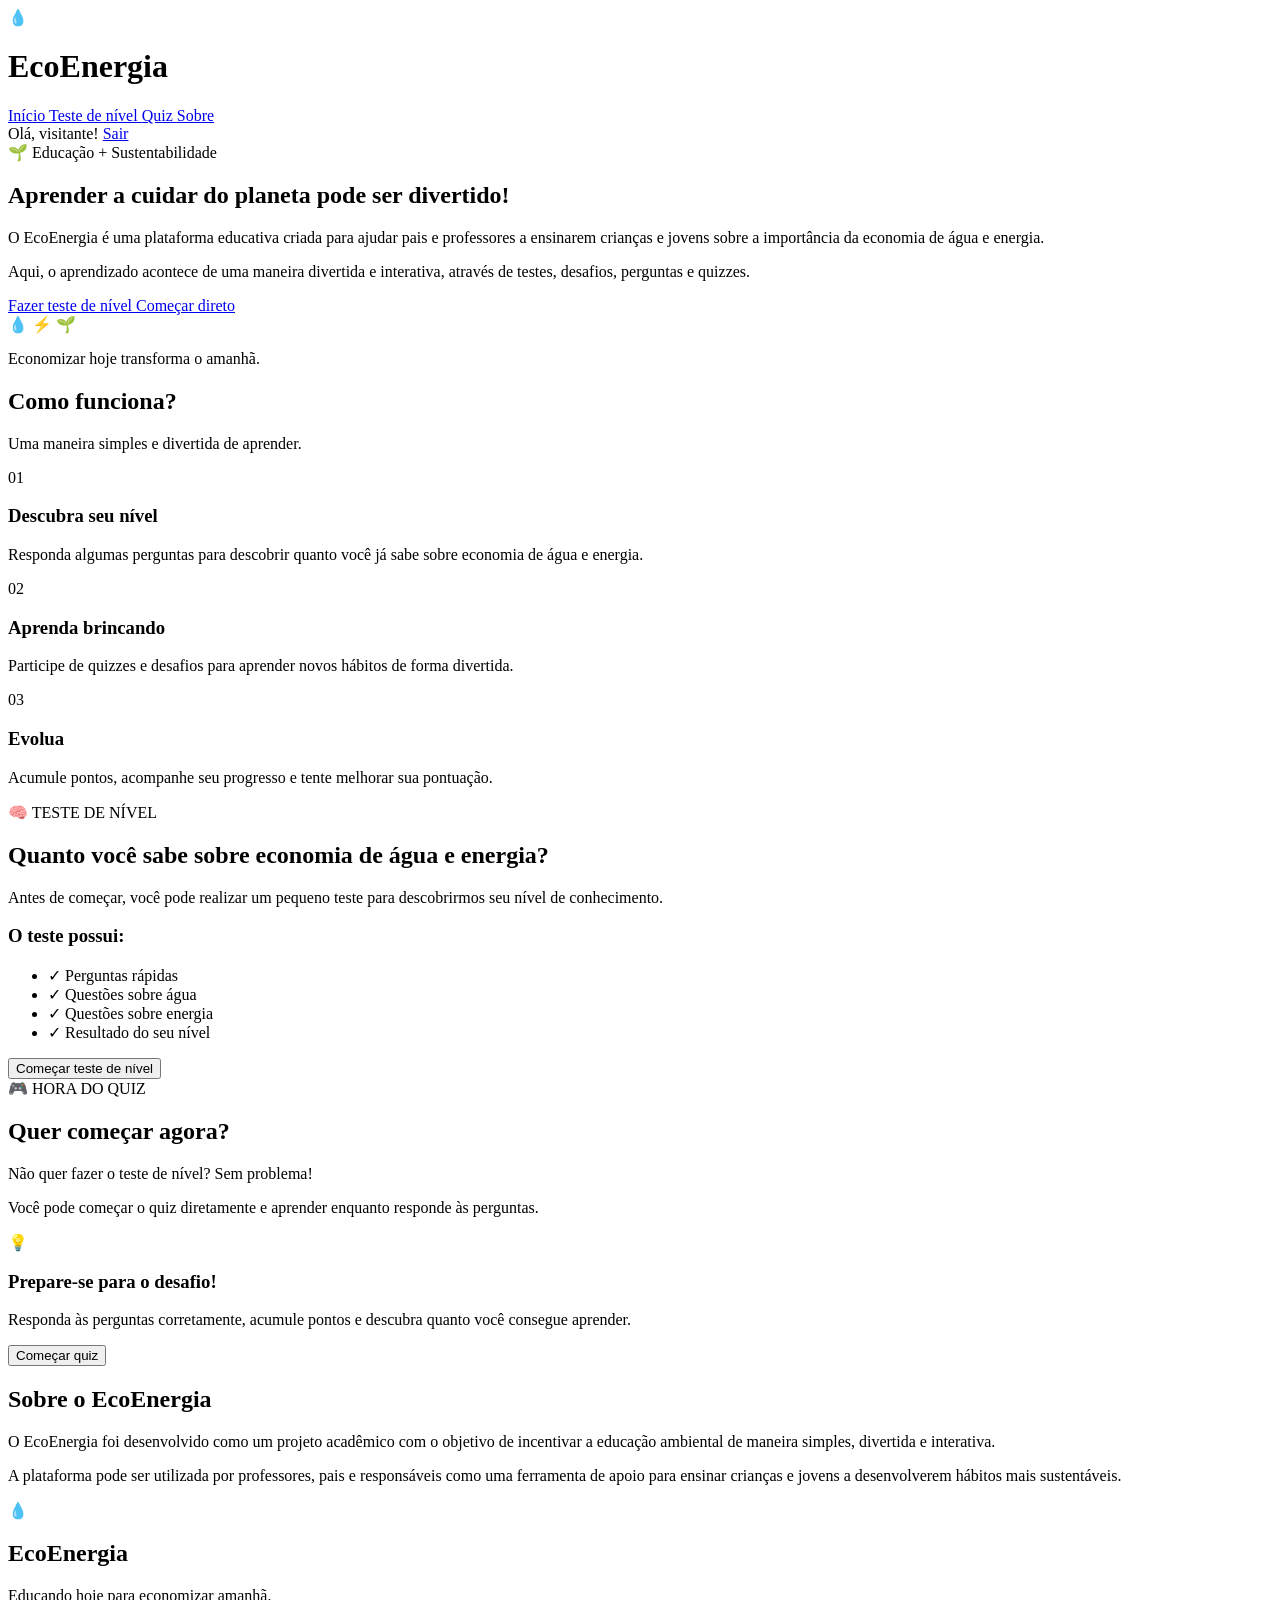
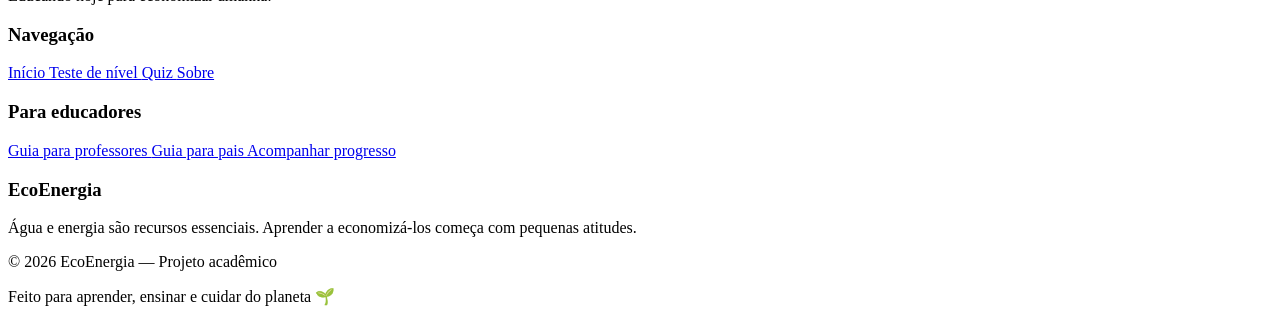
==== index.html @ 81f1ef53 "0.01 pagina principal" ====
<!DOCTYPE html>
<html lang="pt-BR">

<head>
    <meta charset="UTF-8">
    <meta name="viewport" content="width=device-width, initial-scale=1.0">

    <title>EcoEnergia | Aprenda e Economize</title>
</head>

<body>

    <!-- ==============================
         CABEÇALHO
    =============================== -->

    <header>

        <div>
            <span>💧</span>

            <h1>
                EcoEnergia
            </h1>
        </div>


        <nav>

            <a href="#inicio">
                Início
            </a>

            <a href="#teste">
                Teste de nível
            </a>

            <a href="#quiz">
                Quiz
            </a>

            <a href="#sobre">
                Sobre
            </a>

        </nav>


        <div>

            <span>
                Olá, visitante!
            </span>

            <a href="login.html">
                Sair
            </a>

        </div>

    </header>


    <main>


        <!-- ==============================
             APRESENTAÇÃO
        =============================== -->

        <section id="inicio">

            <div>

                <span>
                    🌱 Educação + Sustentabilidade
                </span>

                <h2>
                    Aprender a cuidar do planeta
                    pode ser divertido!
                </h2>

                <p>
                    O EcoEnergia é uma plataforma educativa criada
                    para ajudar pais e professores a ensinarem
                    crianças e jovens sobre a importância da
                    economia de água e energia.
                </p>

                <p>
                    Aqui, o aprendizado acontece de uma maneira
                    divertida e interativa, através de testes,
                    desafios, perguntas e quizzes.
                </p>


                <div>

                    <a href="#teste">
                        Fazer teste de nível
                    </a>

                    <a href="#quiz">
                        Começar direto
                    </a>

                </div>

            </div>


            <div>

                <span>💧</span>
                <span>⚡</span>
                <span>🌱</span>

                <p>
                    Economizar hoje
                    transforma o amanhã.
                </p>

            </div>

        </section>



        <!-- ==============================
             COMO FUNCIONA
        =============================== -->

        <section>

            <h2>
                Como funciona?
            </h2>

            <p>
                Uma maneira simples e divertida de aprender.
            </p>


            <article>

                <span>
                    01
                </span>

                <h3>
                    Descubra seu nível
                </h3>

                <p>
                    Responda algumas perguntas para descobrir
                    quanto você já sabe sobre economia de água
                    e energia.
                </p>

            </article>


            <article>

                <span>
                    02
                </span>

                <h3>
                    Aprenda brincando
                </h3>

                <p>
                    Participe de quizzes e desafios para aprender
                    novos hábitos de forma divertida.
                </p>

            </article>


            <article>

                <span>
                    03
                </span>

                <h3>
                    Evolua
                </h3>

                <p>
                    Acumule pontos, acompanhe seu progresso
                    e tente melhorar sua pontuação.
                </p>

            </article>

        </section>



        <!-- ==============================
             TESTE DE NÍVEL
        =============================== -->

        <section id="teste">

            <span>
                🧠 TESTE DE NÍVEL
            </span>

            <h2>
                Quanto você sabe sobre
                economia de água e energia?
            </h2>

            <p>
                Antes de começar, você pode realizar um pequeno
                teste para descobrirmos seu nível de conhecimento.
            </p>


            <div>

                <h3>
                    O teste possui:
                </h3>

                <ul>

                    <li>
                        ✓ Perguntas rápidas
                    </li>

                    <li>
                        ✓ Questões sobre água
                    </li>

                    <li>
                        ✓ Questões sobre energia
                    </li>

                    <li>
                        ✓ Resultado do seu nível
                    </li>

                </ul>


                <button type="button">
                    Começar teste de nível
                </button>

            </div>

        </section>



        <!-- ==============================
             QUIZ
        =============================== -->

        <section id="quiz">

            <span>
                🎮 HORA DO QUIZ
            </span>

            <h2>
                Quer começar agora?
            </h2>

            <p>
                Não quer fazer o teste de nível?
                Sem problema!
            </p>

            <p>
                Você pode começar o quiz diretamente e
                aprender enquanto responde às perguntas.
            </p>


            <div>

                <span>
                    💡
                </span>

                <h3>
                    Prepare-se para o desafio!
                </h3>

                <p>
                    Responda às perguntas corretamente,
                    acumule pontos e descubra quanto você
                    consegue aprender.
                </p>

                <button type="button">
                    Começar quiz
                </button>

            </div>

        </section>



        <!-- ==============================
             SOBRE O PROJETO
        =============================== -->

        <section id="sobre">

            <h2>
                Sobre o EcoEnergia
            </h2>

            <p>
                O EcoEnergia foi desenvolvido como um projeto
                acadêmico com o objetivo de incentivar a educação
                ambiental de maneira simples, divertida e
                interativa.
            </p>

            <p>
                A plataforma pode ser utilizada por professores,
                pais e responsáveis como uma ferramenta de apoio
                para ensinar crianças e jovens a desenvolverem
                hábitos mais sustentáveis.
            </p>

        </section>

    </main>



    <!-- ==============================
         RODAPÉ
    =============================== -->

    <footer>

        <div>

            <div>

                <span>💧</span>

                <h2>
                    EcoEnergia
                </h2>

                <p>
                    Educando hoje para economizar amanhã.
                </p>

            </div>


            <div>

                <h3>
                    Navegação
                </h3>

                <a href="#inicio">
                    Início
                </a>

                <a href="#teste">
                    Teste de nível
                </a>

                <a href="#quiz">
                    Quiz
                </a>

                <a href="#sobre">
                    Sobre
                </a>

            </div>


            <div>

                <h3>
                    Para educadores
                </h3>

                <a href="#">
                    Guia para professores
                </a>

                <a href="#">
                    Guia para pais
                </a>

                <a href="#">
                    Acompanhar progresso
                </a>

            </div>


            <div>

                <h3>
                    EcoEnergia
                </h3>

                <p>
                    Água e energia são recursos essenciais.
                    Aprender a economizá-los começa com pequenas
                    atitudes.
                </p>

            </div>

        </div>


        <div>

            <p>
                © 2026 EcoEnergia — Projeto acadêmico
            </p>

            <p>
                Feito para aprender, ensinar e cuidar do planeta 🌱
            </p>

        </div>

    </footer>

</body>

</html>
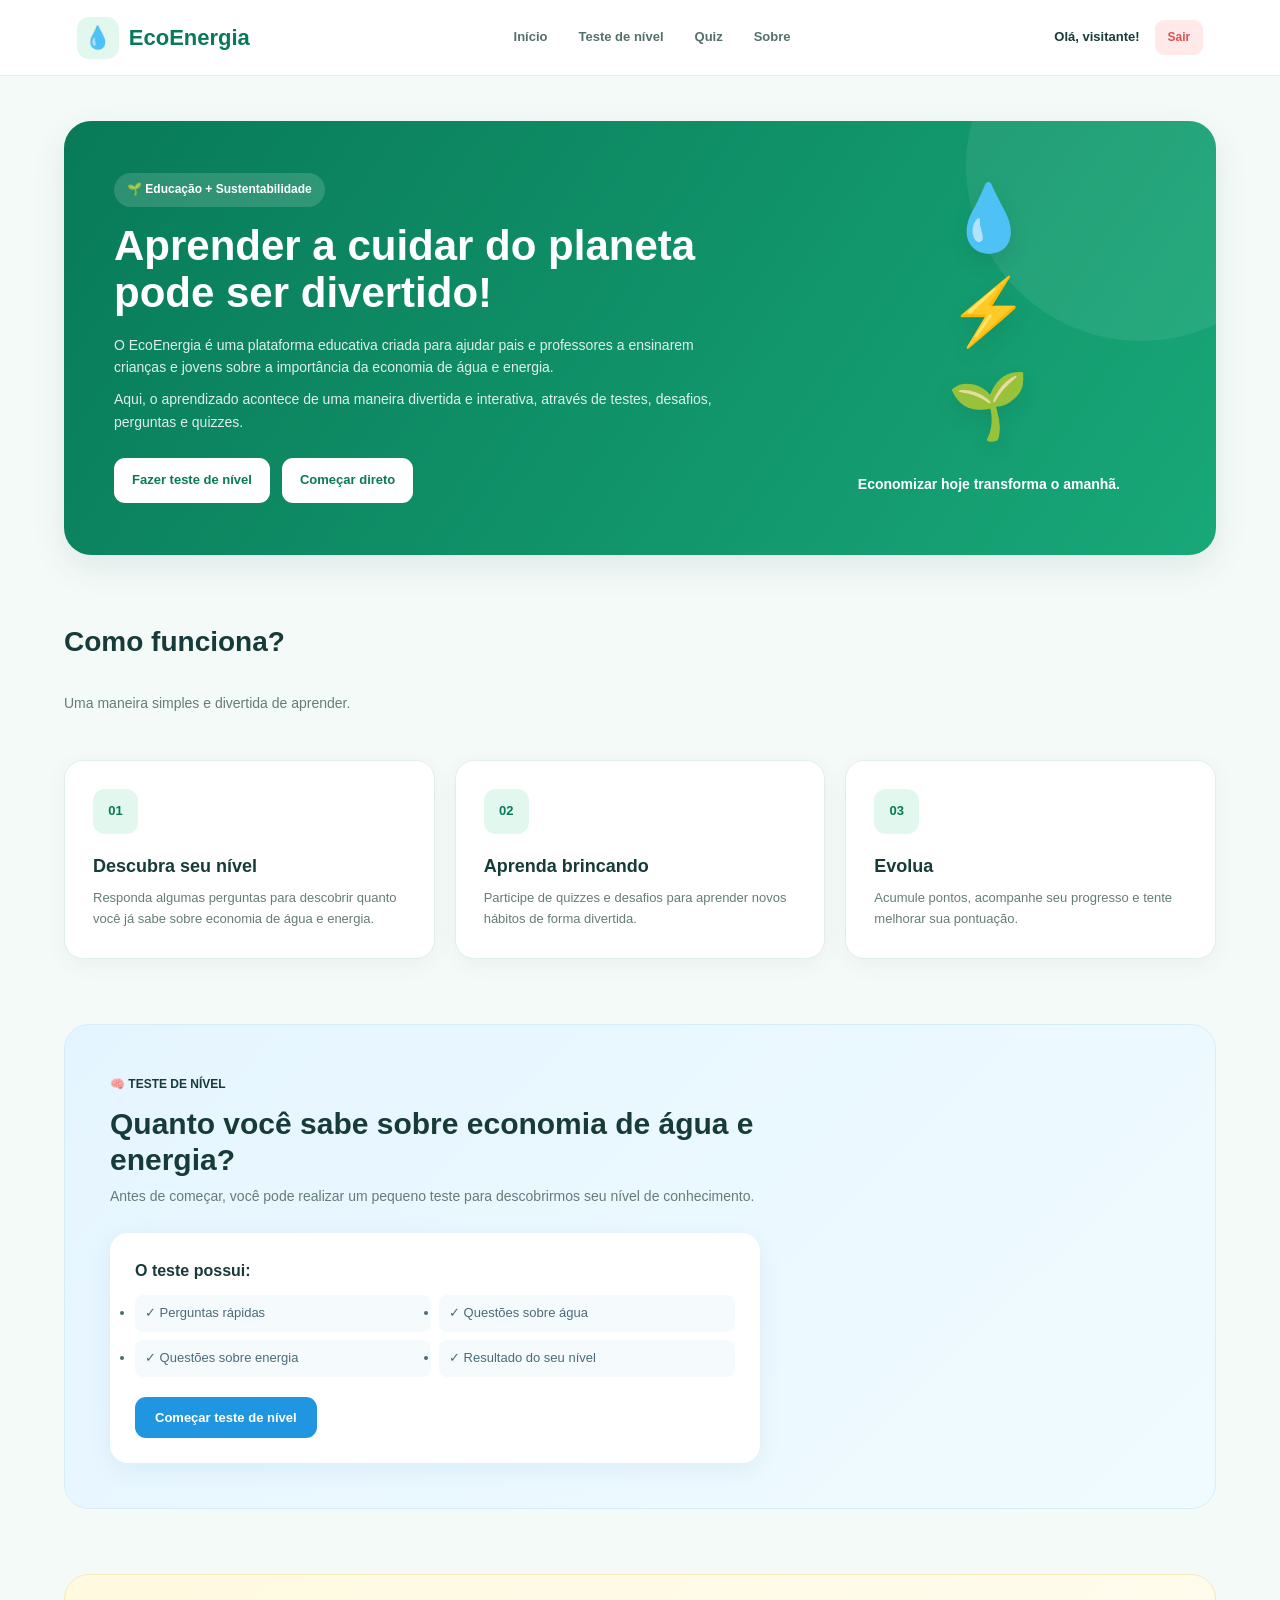
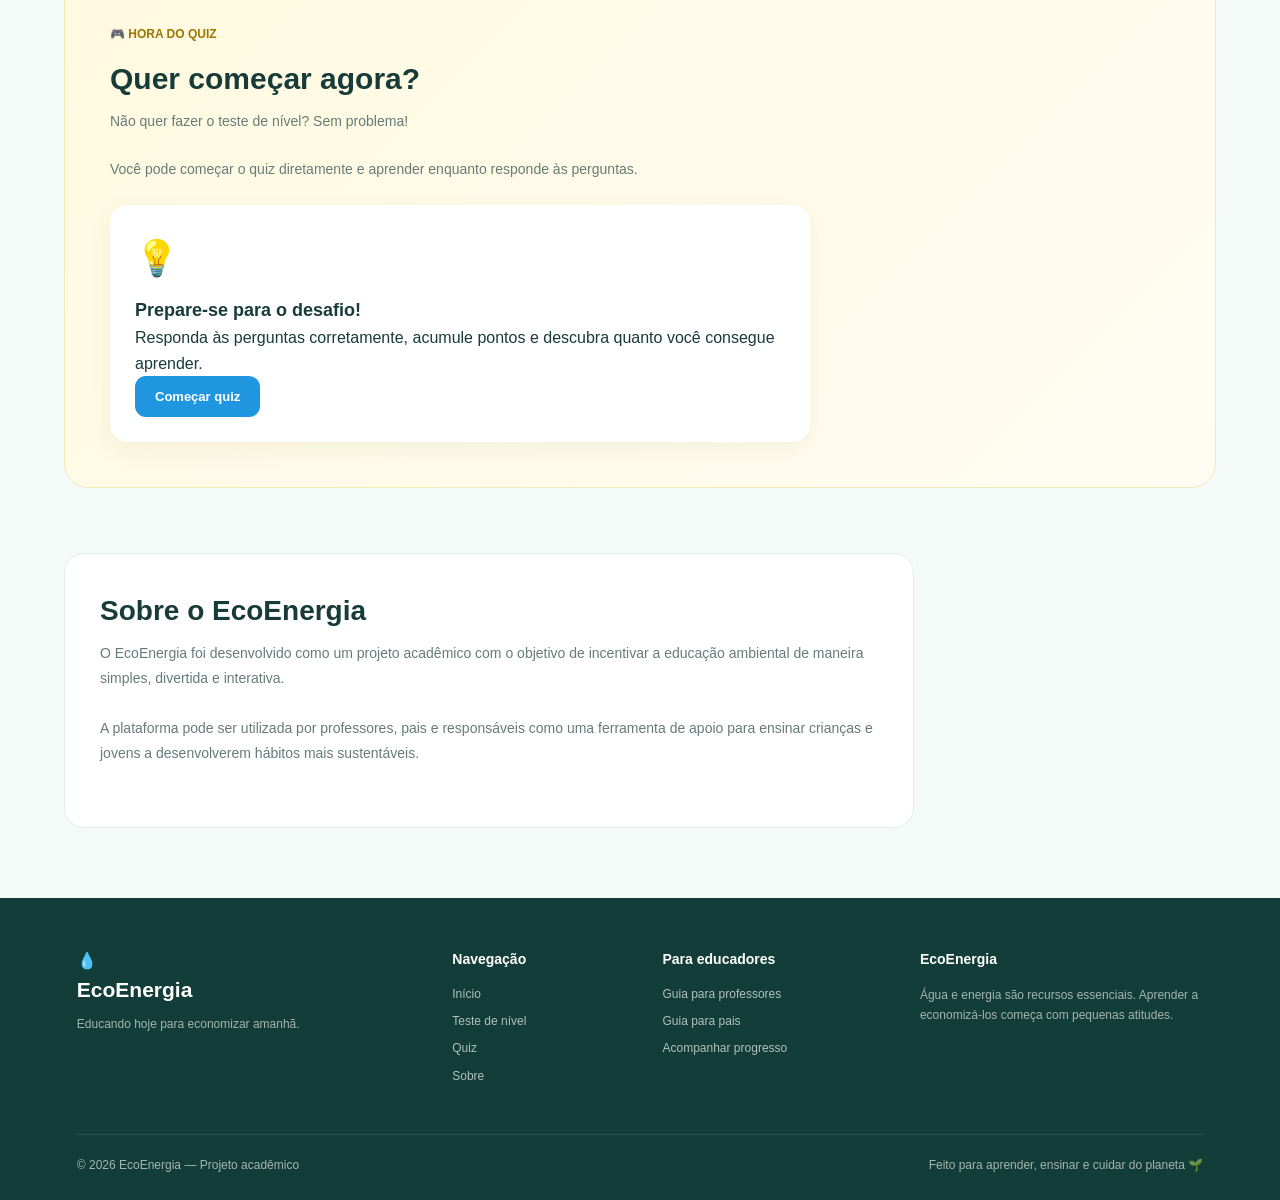
==== commit 927a604f: "0.0.2 CSS" ====
--- a/index.html
+++ b/index.html
@@ -4,6 +4,8 @@
 <head>
     <meta charset="UTF-8">
     <meta name="viewport" content="width=device-width, initial-scale=1.0">
+
+    <link rel="stylesheet" href="style.css">
 
     <title>EcoEnergia | Aprenda e Economize</title>
 </head>
--- a/style.css
+++ b/style.css
@@ -0,0 +1,1384 @@
+/* ==========================================================
+   ECOENERGIA
+   CSS PRINCIPAL
+   ========================================================== */
+
+
+/* ==========================================================
+   RESET
+   ========================================================== */
+
+* {
+    margin: 0;
+    padding: 0;
+    box-sizing: border-box;
+}
+
+html {
+    scroll-behavior: smooth;
+}
+
+body {
+    font-family: "Segoe UI", Arial, sans-serif;
+    color: #173b38;
+    background: #f4faf8;
+    line-height: 1.6;
+}
+
+a {
+    text-decoration: none;
+}
+
+button,
+input,
+select {
+    font-family: inherit;
+}
+
+
+/* ==========================================================
+   CORES
+   ========================================================== */
+
+:root {
+    --verde: #16a673;
+    --verde-escuro: #087a58;
+    --verde-claro: #e2f8ee;
+
+    --azul: #2196e0;
+    --azul-claro: #e5f5ff;
+
+    --amarelo: #ffc83d;
+    --amarelo-claro: #fff5d5;
+
+    --texto: #173b38;
+    --texto-secundario: #667c78;
+
+    --branco: #ffffff;
+
+    --borda: #e3eeea;
+
+    --sombra: 0 12px 35px rgba(16, 72, 61, 0.09);
+}
+
+
+/* ==========================================================
+   LINKS
+   ========================================================== */
+
+a {
+    color: var(--verde-escuro);
+    transition: 0.2s;
+}
+
+a:hover {
+    color: var(--verde);
+}
+
+
+/* ==========================================================
+   ==========================================================
+   LOGIN + CADASTRO
+   ==========================================================
+   ========================================================== */
+
+
+/* Fundo */
+
+body:has(main > aside) {
+    background:
+        radial-gradient(
+            circle at 10% 10%,
+            rgba(33, 150, 224, 0.12),
+            transparent 30%
+        ),
+        radial-gradient(
+            circle at 90% 90%,
+            rgba(22, 166, 115, 0.15),
+            transparent 30%
+        ),
+        #f3faf8;
+}
+
+
+/* Caixa principal */
+
+main:has(> aside) {
+    width: 92%;
+    max-width: 1100px;
+
+    min-height: 650px;
+
+    margin: 50px auto;
+
+    display: grid;
+
+    grid-template-columns: 1fr 1fr;
+
+    background: var(--branco);
+
+    border-radius: 28px;
+
+    overflow: hidden;
+
+    box-shadow: 0 25px 70px rgba(16, 72, 61, 0.13);
+}
+
+
+/* ==========================================================
+   LOGIN/CADASTRO — HEADER
+   ========================================================== */
+
+main:has(> aside) > header {
+    grid-column: 1;
+
+    padding: 50px 55px 20px;
+
+    background:
+        linear-gradient(
+            145deg,
+            #087a58,
+            #18a878
+        );
+
+    color: white;
+}
+
+
+/* Logo */
+
+main:has(> aside) > header > div {
+    display: flex;
+
+    align-items: center;
+
+    gap: 12px;
+}
+
+main:has(> aside) > header span {
+    font-size: 35px;
+}
+
+main:has(> aside) > header h1 {
+    font-size: 28px;
+
+    font-weight: 800;
+}
+
+main:has(> aside) > header p {
+    margin-top: 12px;
+
+    max-width: 400px;
+
+    color: rgba(255,255,255,0.85);
+
+    font-size: 14px;
+}
+
+
+/* ==========================================================
+   LOGIN/CADASTRO — FORMULÁRIO
+   ========================================================== */
+
+main:has(> aside) > section {
+    grid-column: 1;
+
+    padding: 20px 55px 50px;
+
+    background: white;
+}
+
+
+/* Título */
+
+main:has(> aside) > section > h2 {
+    font-size: 28px;
+
+    line-height: 1.2;
+
+    margin-bottom: 8px;
+
+    color: var(--texto);
+}
+
+main:has(> aside) > section > p {
+    color: var(--texto-secundario);
+
+    font-size: 14px;
+
+    margin-bottom: 25px;
+}
+
+
+/* Form */
+
+main:has(> aside) form {
+    display: flex;
+
+    flex-direction: column;
+
+    gap: 17px;
+}
+
+main:has(> aside) form > div {
+    display: flex;
+
+    flex-direction: column;
+
+    gap: 7px;
+}
+
+
+/* Labels */
+
+main:has(> aside) label {
+    color: var(--texto);
+
+    font-size: 13px;
+
+    font-weight: 700;
+}
+
+
+/* Inputs */
+
+main:has(> aside) input[type="text"],
+main:has(> aside) input[type="email"],
+main:has(> aside) input[type="password"],
+main:has(> aside) select {
+    width: 100%;
+
+    height: 48px;
+
+    padding: 0 15px;
+
+    border: 2px solid var(--borda);
+
+    border-radius: 12px;
+
+    background: #fbfdfc;
+
+    color: var(--texto);
+
+    outline: none;
+
+    transition: 0.2s;
+}
+
+main:has(> aside) input:focus,
+main:has(> aside) select:focus {
+    border-color: var(--verde);
+
+    background: white;
+
+    box-shadow:
+        0 0 0 4px rgba(22,166,115,0.10);
+}
+
+main:has(> aside) input::placeholder {
+    color: #a3b2af;
+}
+
+
+/* Checkbox */
+
+main:has(> aside) input[type="checkbox"] {
+    width: 16px;
+    height: 16px;
+
+    accent-color: var(--verde);
+}
+
+main:has(> aside) form > div:has(input[type="checkbox"]) {
+    flex-direction: row;
+
+    align-items: center;
+
+    justify-content: space-between;
+
+    gap: 10px;
+}
+
+main:has(> aside) form > div:has(input[type="checkbox"]) label {
+    display: flex;
+
+    align-items: center;
+
+    gap: 8px;
+
+    font-weight: 500;
+}
+
+
+/* ==========================================================
+   BOTÃO LOGIN / CADASTRO
+   ========================================================== */
+
+main:has(> aside) button {
+    width: 100%;
+
+    height: 50px;
+
+    margin-top: 4px;
+
+    border: none;
+
+    border-radius: 13px;
+
+    background: var(--verde);
+
+    color: white;
+
+    font-size: 15px;
+
+    font-weight: 800;
+
+    box-shadow:
+        0 8px 20px rgba(22,166,115,0.22);
+
+    transition: 0.2s;
+}
+
+main:has(> aside) button:hover {
+    background: var(--verde-escuro);
+
+    transform: translateY(-2px);
+
+    box-shadow:
+        0 12px 25px rgba(22,166,115,0.28);
+}
+
+main:has(> aside) button:active {
+    transform: translateY(0);
+}
+
+
+/* ==========================================================
+   ESQUECI SENHA / VISITANTE
+   ========================================================== */
+
+main:has(> aside) form + div {
+    margin-top: 20px;
+
+    text-align: center;
+}
+
+main:has(> aside) form + div p {
+    color: #8a9a97;
+
+    margin-bottom: 7px;
+
+    font-size: 13px;
+}
+
+main:has(> aside) form + div a {
+    font-size: 13px;
+
+    font-weight: 700;
+}
+
+
+/* ==========================================================
+   FRASE LATERAL
+   ========================================================== */
+
+main:has(> aside) > aside {
+    grid-column: 2;
+
+    grid-row: 1 / span 2;
+
+    padding: 60px 55px;
+
+    display: flex;
+
+    flex-direction: column;
+
+    justify-content: center;
+
+    align-items: flex-start;
+
+    position: relative;
+
+    overflow: hidden;
+
+    color: white;
+
+    background:
+        linear-gradient(
+            150deg,
+            #168fcb,
+            #146bb5
+        );
+}
+
+
+/* Círculos decorativos */
+
+main:has(> aside) > aside::before {
+    content: "";
+
+    position: absolute;
+
+    width: 280px;
+    height: 280px;
+
+    border-radius: 50%;
+
+    background: rgba(255,255,255,0.08);
+
+    right: -90px;
+    top: -90px;
+}
+
+main:has(> aside) > aside::after {
+    content: "";
+
+    position: absolute;
+
+    width: 200px;
+    height: 200px;
+
+    border-radius: 50%;
+
+    background: rgba(255,255,255,0.06);
+
+    left: -80px;
+    bottom: -70px;
+}
+
+
+/* Ícones */
+
+main:has(> aside) > aside > div {
+    position: relative;
+
+    z-index: 2;
+
+    display: flex;
+
+    gap: 12px;
+
+    font-size: 38px;
+
+    margin-bottom: 30px;
+}
+
+
+/* Título */
+
+main:has(> aside) > aside h2 {
+    position: relative;
+
+    z-index: 2;
+
+    max-width: 400px;
+
+    font-size: 37px;
+
+    line-height: 1.15;
+
+    margin-bottom: 18px;
+}
+
+main:has(> aside) > aside p {
+    position: relative;
+
+    z-index: 2;
+
+    max-width: 390px;
+
+    color: rgba(255,255,255,0.85);
+
+    font-size: 15px;
+}
+
+
+/* ==========================================================
+   CADASTRO — AJUSTE
+   ========================================================== */
+
+main:has(#tipo) > section > p {
+    margin-bottom: 18px;
+}
+
+main:has(#tipo) > section {
+    padding-top: 20px;
+}
+
+
+/* ==========================================================
+   ==========================================================
+   PÁGINA PRINCIPAL
+   ==========================================================
+   ========================================================== */
+
+
+/* Header principal */
+
+body:not(:has(main > aside)) > header {
+    height: 76px;
+
+    padding: 0 6%;
+
+    display: flex;
+
+    align-items: center;
+
+    justify-content: space-between;
+
+    position: sticky;
+
+    top: 0;
+
+    z-index: 100;
+
+    background: rgba(255,255,255,0.96);
+
+    border-bottom: 1px solid var(--borda);
+
+    backdrop-filter: blur(12px);
+}
+
+
+/* Logo */
+
+body:not(:has(main > aside)) > header > div:first-child {
+    display: flex;
+
+    align-items: center;
+
+    gap: 10px;
+}
+
+body:not(:has(main > aside)) > header > div:first-child span {
+    width: 42px;
+    height: 42px;
+
+    display: flex;
+
+    align-items: center;
+    justify-content: center;
+
+    background: var(--verde-claro);
+
+    border-radius: 12px;
+
+    font-size: 22px;
+}
+
+body:not(:has(main > aside)) > header h1 {
+    font-size: 22px;
+
+    color: var(--verde-escuro);
+}
+
+
+/* Navegação */
+
+body:not(:has(main > aside)) > header nav {
+    display: flex;
+
+    align-items: center;
+
+    gap: 5px;
+}
+
+body:not(:has(main > aside)) > header nav a {
+    padding: 9px 13px;
+
+    border-radius: 9px;
+
+    color: #55706c;
+
+    font-size: 13px;
+
+    font-weight: 600;
+}
+
+body:not(:has(main > aside)) > header nav a:hover {
+    background: var(--verde-claro);
+
+    color: var(--verde-escuro);
+}
+
+
+/* Usuário */
+
+body:not(:has(main > aside)) > header > div:last-child {
+    display: flex;
+
+    align-items: center;
+
+    gap: 15px;
+
+    font-size: 13px;
+}
+
+body:not(:has(main > aside)) > header > div:last-child span {
+    font-weight: 600;
+}
+
+body:not(:has(main > aside)) > header > div:last-child a {
+    padding: 8px 13px;
+
+    border-radius: 9px;
+
+    background: #ffe9e9;
+
+    color: #d95353;
+
+    font-size: 12px;
+
+    font-weight: 700;
+}
+
+
+/* ==========================================================
+   MAIN DA HOME
+   ========================================================== */
+
+body:not(:has(main > aside)) > main {
+    width: 90%;
+
+    max-width: 1200px;
+
+    margin: auto;
+
+    padding: 45px 0 70px;
+}
+
+
+/* ==========================================================
+   HERO
+   ========================================================== */
+
+body:not(:has(main > aside)) > main > section:first-child {
+    min-height: 410px;
+
+    padding: 50px;
+
+    display: grid;
+
+    grid-template-columns: 1.3fr 0.7fr;
+
+    align-items: center;
+
+    gap: 40px;
+
+    border-radius: 27px;
+
+    overflow: hidden;
+
+    position: relative;
+
+    color: white;
+
+    background:
+        linear-gradient(
+            125deg,
+            #087a58,
+            #18a878
+        );
+
+    box-shadow: var(--sombra);
+}
+
+
+/* Círculo */
+
+body:not(:has(main > aside)) > main > section:first-child::after {
+    content: "";
+
+    position: absolute;
+
+    width: 350px;
+    height: 350px;
+
+    border-radius: 50%;
+
+    background: rgba(255,255,255,0.07);
+
+    right: -100px;
+    top: -130px;
+}
+
+
+/* Conteúdo hero */
+
+body:not(:has(main > aside)) > main > section:first-child > div:first-child {
+    position: relative;
+
+    z-index: 2;
+}
+
+body:not(:has(main > aside)) > main > section:first-child > div:first-child > span {
+    display: inline-block;
+
+    padding: 7px 13px;
+
+    margin-bottom: 15px;
+
+    border-radius: 20px;
+
+    background: rgba(255,255,255,0.15);
+
+    font-size: 12px;
+
+    font-weight: 700;
+}
+
+body:not(:has(main > aside)) > main > section:first-child h2 {
+    max-width: 650px;
+
+    font-size: 42px;
+
+    line-height: 1.12;
+
+    margin-bottom: 18px;
+}
+
+body:not(:has(main > aside)) > main > section:first-child p {
+    max-width: 630px;
+
+    color: rgba(255,255,255,0.87);
+
+    font-size: 14px;
+
+    margin-bottom: 10px;
+}
+
+
+/* Botões hero */
+
+body:not(:has(main > aside)) > main > section:first-child > div:first-child > div {
+    display: flex;
+
+    gap: 12px;
+
+    margin-top: 25px;
+}
+
+body:not(:has(main > aside)) > main > section:first-child a {
+    display: inline-flex;
+
+    align-items: center;
+    justify-content: center;
+
+    padding: 12px 18px;
+
+    border-radius: 11px;
+
+    background: white;
+
+    color: var(--verde-escuro);
+
+    font-size: 13px;
+
+    font-weight: 800;
+
+    transition: 0.2s;
+}
+
+body:not(:has(main > aside)) > main > section:first-child a:hover {
+    transform: translateY(-2px);
+
+    box-shadow: 0 8px 20px rgba(0,0,0,0.12);
+}
+
+
+/* ==========================================================
+   ILUSTRAÇÃO HERO
+   ========================================================== */
+
+body:not(:has(main > aside)) > main > section:first-child > div:last-child {
+    position: relative;
+
+    z-index: 2;
+
+    min-height: 260px;
+
+    display: flex;
+
+    flex-direction: column;
+
+    align-items: center;
+
+    justify-content: center;
+}
+
+body:not(:has(main > aside)) > main > section:first-child > div:last-child > span {
+    font-size: 65px;
+
+    margin: -5px;
+
+    filter: drop-shadow(0 8px 10px rgba(0,0,0,0.08));
+}
+
+body:not(:has(main > aside)) > main > section:first-child > div:last-child p {
+    margin-top: 20px;
+
+    text-align: center;
+
+    font-size: 14px;
+
+    font-weight: 700;
+
+    color: white;
+}
+
+
+/* ==========================================================
+   SEÇÕES
+   ========================================================== */
+
+body:not(:has(main > aside)) > main > section:not(:first-child) {
+    margin-top: 65px;
+}
+
+body:not(:has(main > aside)) > main > section:not(:first-child) > h2 {
+    font-size: 28px;
+
+    margin-bottom: 7px;
+}
+
+body:not(:has(main > aside)) > main > section:not(:first-child) > p {
+    color: var(--texto-secundario);
+
+    font-size: 14px;
+
+    margin-bottom: 25px;
+}
+
+
+/* ==========================================================
+   COMO FUNCIONA
+   ========================================================== */
+
+body:not(:has(main > aside)) > main > section:nth-child(2) {
+    display: grid;
+
+    grid-template-columns: repeat(3, 1fr);
+
+    gap: 20px;
+}
+
+body:not(:has(main > aside)) > main > section:nth-child(2) > h2,
+body:not(:has(main > aside)) > main > section:nth-child(2) > p {
+    grid-column: 1 / -1;
+}
+
+body:not(:has(main > aside)) > main > section:nth-child(2) article {
+    padding: 28px;
+
+    background: white;
+
+    border: 1px solid var(--borda);
+
+    border-radius: 19px;
+
+    box-shadow: 0 6px 22px rgba(16,72,61,0.05);
+
+    transition: 0.25s;
+}
+
+body:not(:has(main > aside)) > main > section:nth-child(2) article:hover {
+    transform: translateY(-6px);
+
+    box-shadow: var(--sombra);
+}
+
+body:not(:has(main > aside)) > main > section:nth-child(2) article > span {
+    width: 45px;
+    height: 45px;
+
+    display: flex;
+
+    align-items: center;
+    justify-content: center;
+
+    margin-bottom: 18px;
+
+    border-radius: 12px;
+
+    background: var(--verde-claro);
+
+    color: var(--verde-escuro);
+
+    font-size: 13px;
+
+    font-weight: 800;
+}
+
+body:not(:has(main > aside)) > main > section:nth-child(2) article h3 {
+    font-size: 18px;
+
+    margin-bottom: 8px;
+}
+
+body:not(:has(main > aside)) > main > section:nth-child(2) article p {
+    color: var(--texto-secundario);
+
+    font-size: 13px;
+}
+
+
+/* ==========================================================
+   TESTE DE NÍVEL
+   ========================================================== */
+
+body:not(:has(main > aside)) > main > section#teste {
+    padding: 45px;
+
+    border-radius: 25px;
+
+    background:
+        linear-gradient(
+            135deg,
+            #e5f5ff,
+            #f0fbff
+        );
+
+    border: 1px solid #d6edf9;
+}
+
+body:not(:has(main > aside)) > main > section#teste > span {
+    display: inline-block;
+
+    margin-bottom: 12px;
+
+    color: var(--azul-escuro);
+
+    font-size: 12px;
+
+    font-weight: 800;
+}
+
+body:not(:has(main > aside)) > main > section#teste > h2 {
+    max-width: 650px;
+
+    font-size: 30px;
+
+    line-height: 1.2;
+}
+
+body:not(:has(main > aside)) > main > section#teste > p {
+    max-width: 700px;
+
+    margin-bottom: 25px;
+}
+
+
+/* Caixa do teste */
+
+body:not(:has(main > aside)) > main > section#teste > div {
+    max-width: 650px;
+
+    padding: 25px;
+
+    background: white;
+
+    border-radius: 18px;
+
+    box-shadow: 0 7px 25px rgba(20,90,120,0.07);
+}
+
+body:not(:has(main > aside)) > main > section#teste h3 {
+    font-size: 16px;
+
+    margin-bottom: 12px;
+}
+
+body:not(:has(main > aside)) > main > section#teste ul {
+    display: grid;
+
+    grid-template-columns: 1fr 1fr;
+
+    gap: 8px;
+
+    margin-bottom: 20px;
+}
+
+body:not(:has(main > aside)) > main > section#teste li {
+    padding: 8px 10px;
+
+    border-radius: 8px;
+
+    background: #f5fafc;
+
+    color: #496c78;
+
+    font-size: 13px;
+}
+
+body:not(:has(main > aside)) > main > section#teste button,
+body:not(:has(main > aside)) > main > section#quiz button {
+    border: none;
+
+    padding: 13px 20px;
+
+    border-radius: 11px;
+
+    background: var(--azul);
+
+    color: white;
+
+    font-size: 13px;
+
+    font-weight: 800;
+
+    transition: 0.2s;
+}
+
+body:not(:has(main > aside)) > main > section#teste button:hover,
+body:not(:has(main > aside)) > main > section#quiz button:hover {
+    background: #147abf;
+
+    transform: translateY(-2px);
+}
+
+
+/* ==========================================================
+   QUIZ
+   ========================================================== */
+
+body:not(:has(main > aside)) > main > section#quiz {
+    padding: 45px;
+
+    border-radius: 25px;
+
+    background:
+        linear-gradient(
+            135deg,
+            #fff9df,
+            #fffdf3
+        );
+
+    border: 1px solid #f5e9b8;
+}
+
+body:not(:has(main > aside)) > main > section#quiz > span {
+    color: #9b7600;
+
+    font-size: 12px;
+
+    font-weight: 800;
+}
+
+body:not(:has(main > aside)) > main > section#quiz > h2 {
+    margin-top: 10px;
+
+    font-size: 30px;
+}
+
+body:not(:has(main > aside)) > main > section#quiz > div {
+    max-width: 700px;
+
+    margin-top: 25px;
+
+    padding: 25px;
+
+    background: white;
+
+    border-radius: 18px;
+
+    box-shadow: 0 7px 25px rgba(100,80,20,0.07);
+}
+
+body:not(:has(main > aside)) > main > section#quiz > div > span {
+    font-size: 35px;
+}
+
+body:not(:has(main > aside)) > main > section#quiz > div h3 {
+    margin-top: 10px;
+
+    font-size: 18px;
+}
+
+
+/* ==========================================================
+   SOBRE
+   ========================================================== */
+
+body:not(:has(main > aside)) > main > section#sobre {
+    max-width: 850px;
+
+    padding: 35px;
+
+    background: white;
+
+    border: 1px solid var(--borda);
+
+    border-radius: 20px;
+}
+
+body:not(:has(main > aside)) > main > section#sobre p {
+    line-height: 1.8;
+}
+
+
+/* ==========================================================
+   FOOTER
+   ========================================================== */
+
+body:not(:has(main > aside)) > footer {
+    background: #123d39;
+
+    color: white;
+
+    padding: 50px 6% 25px;
+}
+
+body:not(:has(main > aside)) > footer > div:first-child {
+    max-width: 1200px;
+
+    margin: auto;
+
+    display: grid;
+
+    grid-template-columns: 1.4fr 0.7fr 0.9fr 1.2fr;
+
+    gap: 45px;
+}
+
+body:not(:has(main > aside)) > footer h2 {
+    font-size: 21px;
+
+    margin-bottom: 7px;
+}
+
+body:not(:has(main > aside)) > footer h3 {
+    font-size: 14px;
+
+    margin-bottom: 15px;
+}
+
+body:not(:has(main > aside)) > footer p {
+    color: rgba(255,255,255,0.62);
+
+    font-size: 12px;
+
+    line-height: 1.7;
+}
+
+body:not(:has(main > aside)) > footer a {
+    display: block;
+
+    margin-bottom: 8px;
+
+    color: rgba(255,255,255,0.68);
+
+    font-size: 12px;
+}
+
+body:not(:has(main > aside)) > footer a:hover {
+    color: white;
+}
+
+
+/* Parte final */
+
+body:not(:has(main > aside)) > footer > div:last-child {
+    max-width: 1200px;
+
+    margin: 40px auto 0;
+
+    padding-top: 20px;
+
+    display: flex;
+
+    justify-content: space-between;
+
+    gap: 20px;
+
+    border-top: 1px solid rgba(255,255,255,0.1);
+}
+
+
+/* ==========================================================
+   RESPONSIVIDADE — TABLET
+   ========================================================== */
+
+@media (max-width: 900px) {
+
+    main:has(> aside) {
+        width: 94%;
+
+        grid-template-columns: 1fr;
+
+        margin: 25px auto;
+    }
+
+    main:has(> aside) > header {
+        grid-column: 1;
+    }
+
+    main:has(> aside) > section {
+        grid-column: 1;
+    }
+
+    main:has(> aside) > aside {
+        grid-column: 1;
+
+        grid-row: auto;
+
+        min-height: 300px;
+
+        padding: 45px;
+    }
+
+    body:not(:has(main > aside)) > header {
+        padding: 0 3%;
+    }
+
+    body:not(:has(main > aside)) > header nav {
+        display: none;
+    }
+
+    body:not(:has(main > aside)) > main > section:first-child {
+        grid-template-columns: 1fr;
+
+    }
+
+    body:not(:has(main > aside)) > main > section:first-child > div:last-child {
+        display: none;
+    }
+
+    body:not(:has(main > aside)) > main > section:nth-child(2) {
+        grid-template-columns: 1fr 1fr;
+    }
+
+    body:not(:has(main > aside)) > footer > div:first-child {
+        grid-template-columns: 1fr 1fr;
+    }
+}
+
+
+/* ==========================================================
+   RESPONSIVIDADE — CELULAR
+   ========================================================== */
+
+@media (max-width: 600px) {
+
+    /* LOGIN */
+
+    main:has(> aside) {
+        width: 94%;
+
+        margin: 15px auto;
+
+        border-radius: 20px;
+    }
+
+    main:has(> aside) > header {
+        padding: 35px 25px 20px;
+    }
+
+    main:has(> aside) > section {
+        padding: 25px;
+    }
+
+    main:has(> aside) > section > h2 {
+        font-size: 24px;
+    }
+
+    main:has(> aside) > aside {
+        padding: 35px 25px;
+
+        min-height: 280px;
+    }
+
+    main:has(> aside) > aside h2 {
+        font-size: 29px;
+    }
+
+
+    /* HOME */
+
+    body:not(:has(main > aside)) > header {
+        height: 65px;
+
+        padding: 0 18px;
+    }
+
+    body:not(:has(main > aside)) > header h1 {
+        font-size: 19px;
+    }
+
+    body:not(:has(main > aside)) > header > div:last-child span {
+        display: none;
+    }
+
+    body:not(:has(main > aside)) > main {
+        width: 92%;
+
+        padding-top: 25px;
+    }
+
+    body:not(:has(main > aside)) > main > section:first-child {
+        padding: 30px 25px;
+
+        min-height: auto;
+
+        border-radius: 20px;
+    }
+
+    body:not(:has(main > aside)) > main > section:first-child h2 {
+        font-size: 30px;
+    }
+
+    body:not(:has(main > aside)) > main > section:first-child p {
+        font-size: 13px;
+    }
+
+    body:not(:has(main > aside)) > main > section:first-child > div:first-child > div {
+        flex-direction: column;
+
+        align-items: stretch;
+    }
+
+    body:not(:has(main > aside)) > main > section:first-child a {
+        width: 100%;
+    }
+
+
+    /* COMO FUNCIONA */
+
+    body:not(:has(main > aside)) > main > section:nth-child(2) {
+        grid-template-columns: 1fr;
+    }
+
+
+    /* TESTE */
+
+    body:not(:has(main > aside)) > main > section#teste,
+    body:not(:has(main > aside)) > main > section#quiz {
+        padding: 28px 22px;
+    }
+
+    body:not(:has(main > aside)) > main > section#teste > h2,
+    body:not(:has(main > aside)) > main > section#quiz > h2 {
+        font-size: 25px;
+    }
+
+    body:not(:has(main > aside)) > main > section#teste ul {
+        grid-template-columns: 1fr;
+    }
+
+
+    /* FOOTER */
+
+    body:not(:has(main > aside)) > footer {
+        padding: 40px 25px 20px;
+    }
+
+    body:not(:has(main > aside)) > footer > div:first-child {
+        grid-template-columns: 1fr;
+        gap: 30px;
+    }
+
+    body:not(:has(main > aside)) > footer > div:last-child {
+        flex-direction: column;
+
+        gap: 5px;
+    }
+}
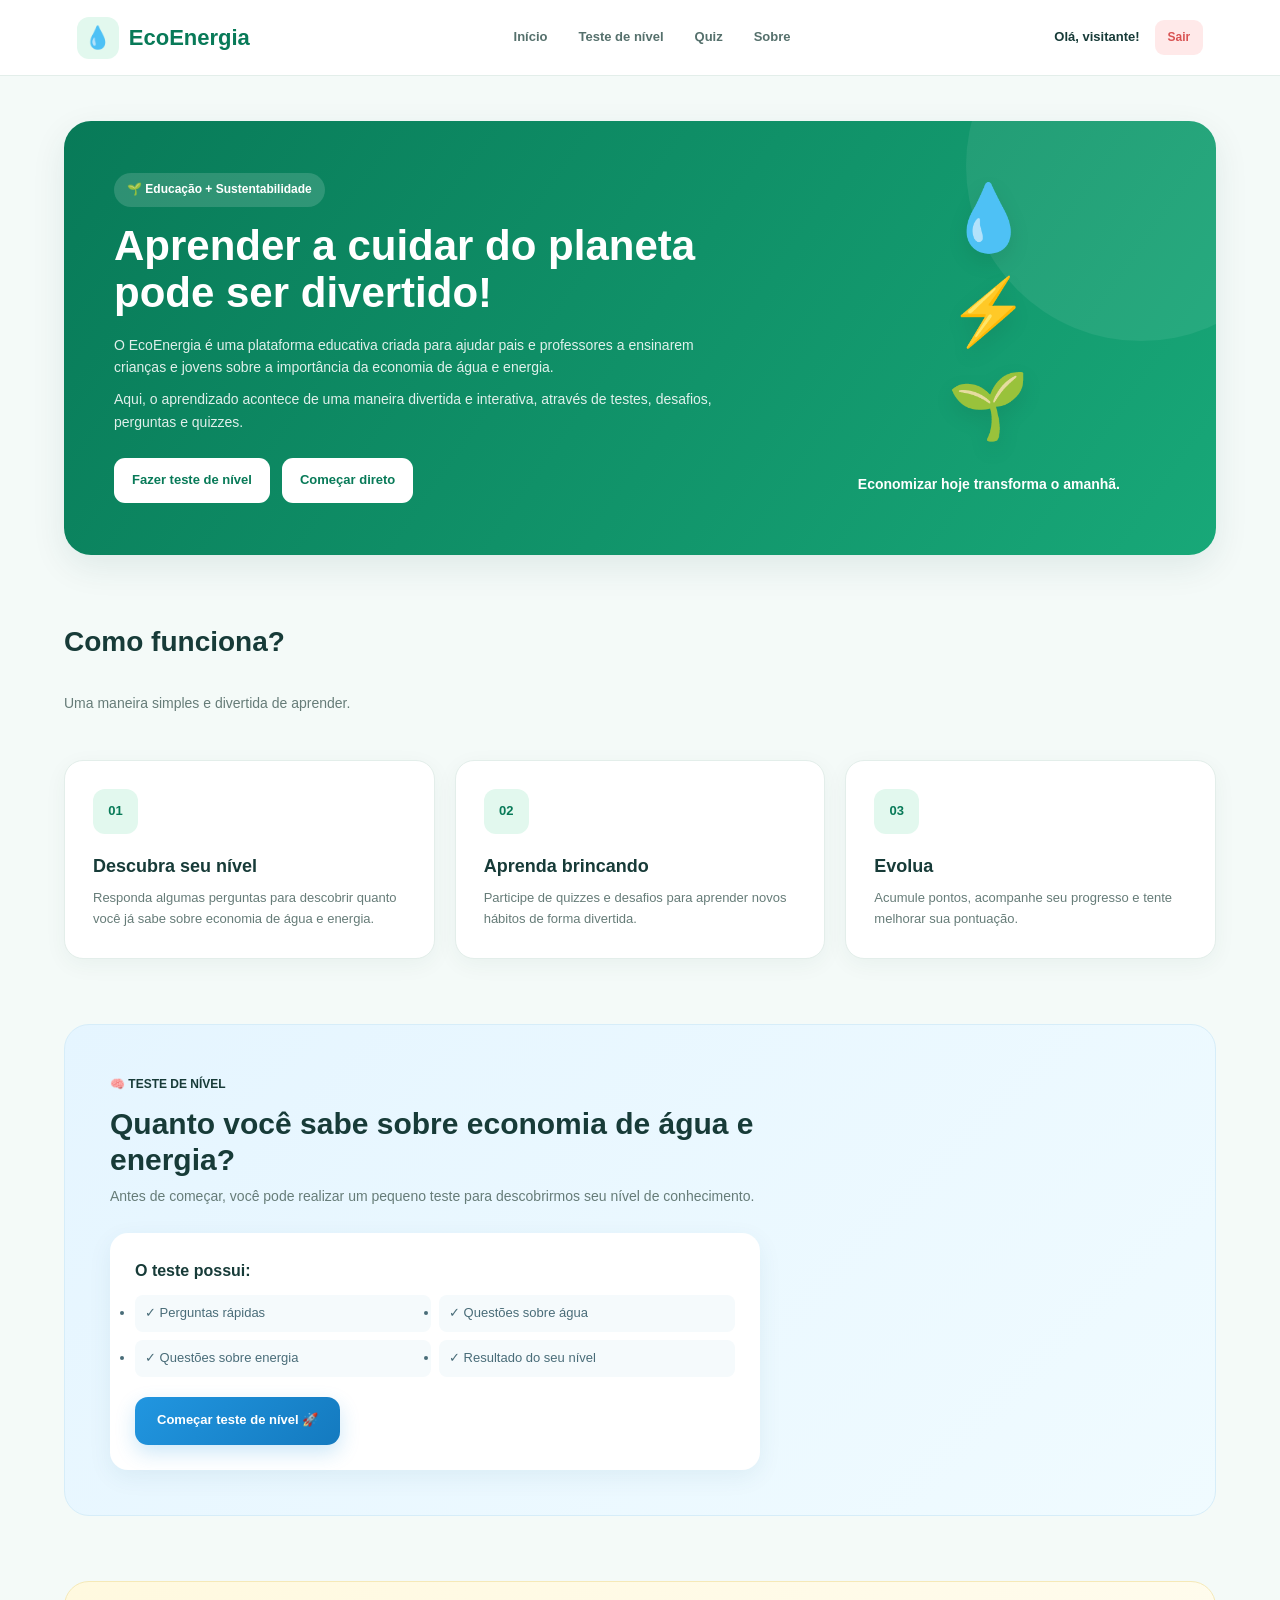
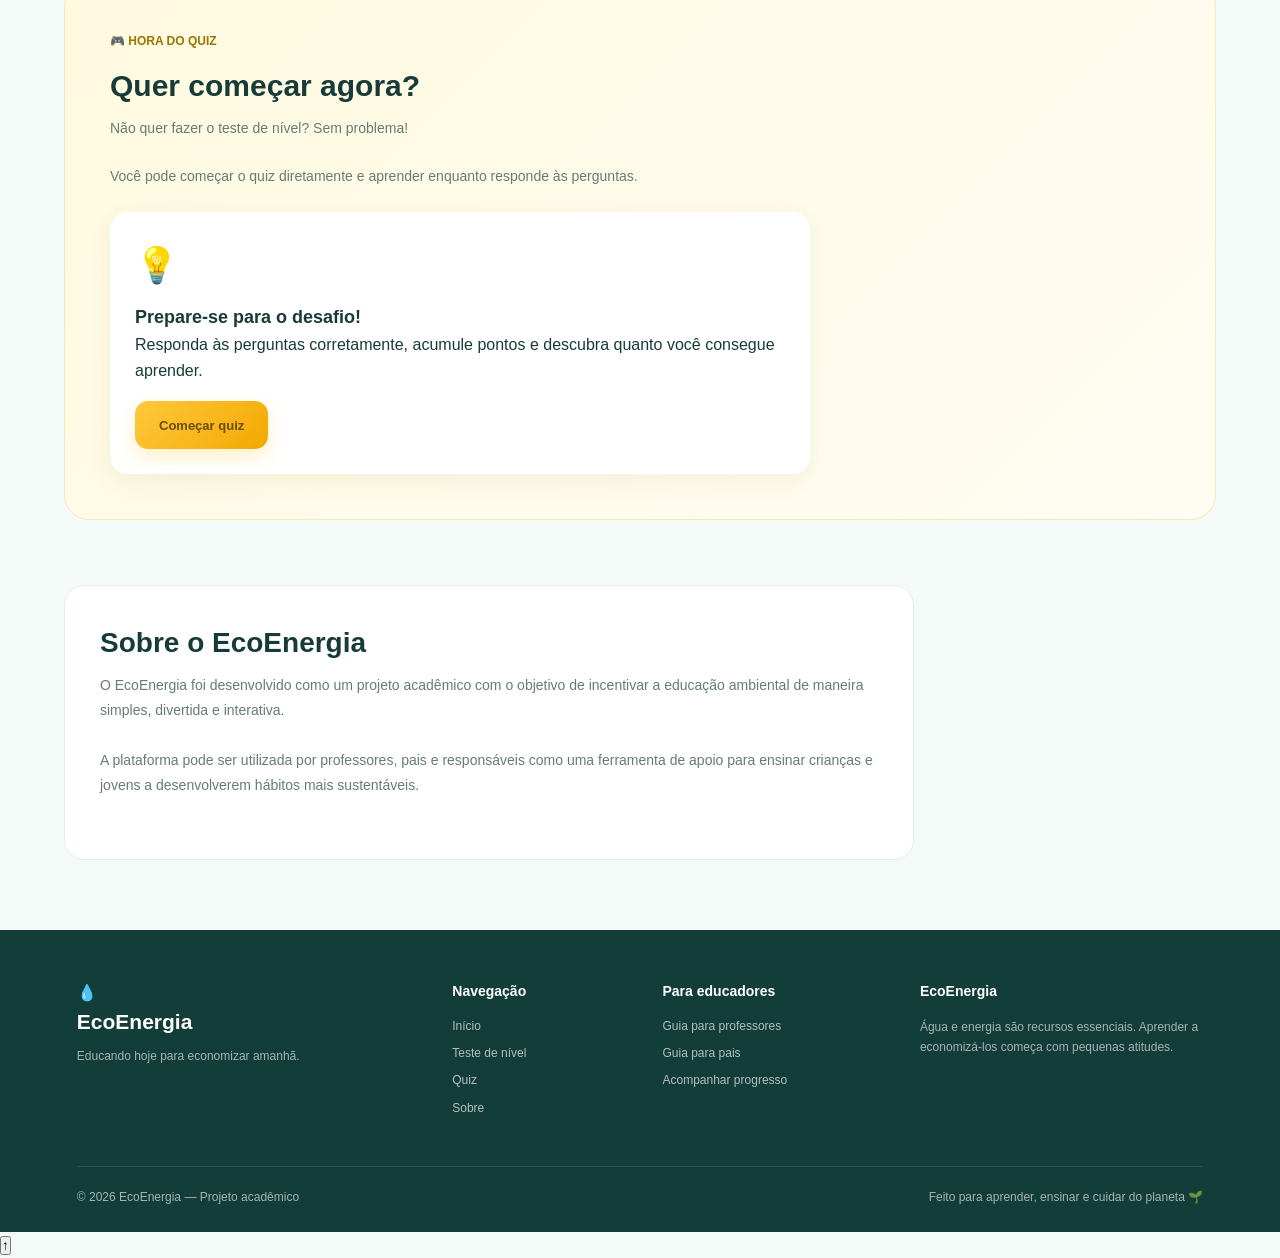
==== commit 76e9b295: "0.0.3 pagina inicial" ====
--- a/index.html
+++ b/index.html
@@ -249,10 +249,9 @@
 
                 </ul>
 
-
-                <button type="button">
-                    Começar teste de nível
-                </button>
+                <a href="teste.html" class="btn-teste-principal">
+                    Começar teste de nível 🚀
+                </a>
 
             </div>
 
@@ -441,6 +440,8 @@
 
     </footer>
 
+    <script src="script.js"></script>
+
 </body>
 
 </html>
--- a/style.css
+++ b/style.css
@@ -55,7 +55,6 @@
     --texto-secundario: #667c78;
 
     --branco: #ffffff;
-
     --borda: #e3eeea;
 
     --sombra: 0 12px 35px rgba(16, 72, 61, 0.09);
@@ -106,22 +105,20 @@
 main:has(> aside) {
     width: 92%;
     max-width: 1100px;
-
     min-height: 650px;
 
     margin: 50px auto;
 
     display: grid;
-
     grid-template-columns: 1fr 1fr;
 
     background: var(--branco);
 
     border-radius: 28px;
-
     overflow: hidden;
 
-    box-shadow: 0 25px 70px rgba(16, 72, 61, 0.13);
+    box-shadow:
+        0 25px 70px rgba(16, 72, 61, 0.13);
 }
 
 
@@ -149,9 +146,7 @@
 
 main:has(> aside) > header > div {
     display: flex;
-
     align-items: center;
-
     gap: 12px;
 }
 
@@ -161,7 +156,6 @@
 
 main:has(> aside) > header h1 {
     font-size: 28px;
-
     font-weight: 800;
 }
 
@@ -214,17 +208,13 @@
 
 main:has(> aside) form {
     display: flex;
-
     flex-direction: column;
-
     gap: 17px;
 }
 
 main:has(> aside) form > div {
     display: flex;
-
     flex-direction: column;
-
     gap: 7px;
 }
 
@@ -337,6 +327,8 @@
         0 8px 20px rgba(22,166,115,0.22);
 
     transition: 0.2s;
+
+    cursor: pointer;
 }
 
 main:has(> aside) button:hover {
@@ -762,6 +754,7 @@
     display: inline-flex;
 
     align-items: center;
+
     justify-content: center;
 
     padding: 12px 18px;
@@ -782,7 +775,8 @@
 body:not(:has(main > aside)) > main > section:first-child a:hover {
     transform: translateY(-2px);
 
-    box-shadow: 0 8px 20px rgba(0,0,0,0.12);
+    box-shadow:
+        0 8px 20px rgba(0,0,0,0.12);
 }
 
 
@@ -811,7 +805,10 @@
 
     margin: -5px;
 
-    filter: drop-shadow(0 8px 10px rgba(0,0,0,0.08));
+    filter:
+        drop-shadow(
+            0 8px 10px rgba(0,0,0,0.08)
+        );
 }
 
 body:not(:has(main > aside)) > main > section:first-child > div:last-child p {
@@ -876,7 +873,8 @@
 
     border-radius: 19px;
 
-    box-shadow: 0 6px 22px rgba(16,72,61,0.05);
+    box-shadow:
+        0 6px 22px rgba(16,72,61,0.05);
 
     transition: 0.25s;
 }
@@ -923,7 +921,7 @@
 
 
 /* ==========================================================
-   TESTE DE NÍVEL
+   TESTE DE NÍVEL — HOME
    ========================================================== */
 
 body:not(:has(main > aside)) > main > section#teste {
@@ -979,7 +977,8 @@
 
     border-radius: 18px;
 
-    box-shadow: 0 7px 25px rgba(20,90,120,0.07);
+    box-shadow:
+        0 7px 25px rgba(20,90,120,0.07);
 }
 
 body:not(:has(main > aside)) > main > section#teste h3 {
@@ -1010,15 +1009,30 @@
     font-size: 13px;
 }
 
+
+/* BOTÃO TESTE CORRIGIDO */
+
 body:not(:has(main > aside)) > main > section#teste button,
-body:not(:has(main > aside)) > main > section#quiz button {
+body:not(:has(main > aside)) > main > section#teste a {
+    display: inline-flex;
+
+    align-items: center;
+    justify-content: center;
+
+    min-height: 48px;
+
+    padding: 13px 22px;
+
     border: none;
 
-    padding: 13px 20px;
-
-    border-radius: 11px;
-
-    background: var(--azul);
+    border-radius: 13px;
+
+    background:
+        linear-gradient(
+            135deg,
+            #2196e0,
+            #147abf
+        );
 
     color: white;
 
@@ -1026,19 +1040,27 @@
 
     font-weight: 800;
 
-    transition: 0.2s;
+    cursor: pointer;
+
+    box-shadow:
+        0 8px 20px rgba(33,150,224,0.22);
+
+    transition: 0.25s;
 }
 
 body:not(:has(main > aside)) > main > section#teste button:hover,
-body:not(:has(main > aside)) > main > section#quiz button:hover {
-    background: #147abf;
-
-    transform: translateY(-2px);
-}
-
-
-/* ==========================================================
-   QUIZ
+body:not(:has(main > aside)) > main > section#teste a:hover {
+    color: white;
+
+    transform: translateY(-3px);
+
+    box-shadow:
+        0 12px 25px rgba(33,150,224,0.30);
+}
+
+
+/* ==========================================================
+   QUIZ — HOME
    ========================================================== */
 
 body:not(:has(main > aside)) > main > section#quiz {
@@ -1081,7 +1103,8 @@
 
     border-radius: 18px;
 
-    box-shadow: 0 7px 25px rgba(100,80,20,0.07);
+    box-shadow:
+        0 7px 25px rgba(100,80,20,0.07);
 }
 
 body:not(:has(main > aside)) > main > section#quiz > div > span {
@@ -1095,6 +1118,59 @@
 }
 
 
+/* BOTÃO QUIZ CORRIGIDO */
+
+body:not(:has(main > aside)) > main > section#quiz button,
+body:not(:has(main > aside)) > main > section#quiz a {
+    display: inline-flex;
+
+    align-items: center;
+    justify-content: center;
+
+    min-height: 48px;
+
+    margin-top: 18px;
+
+    padding: 13px 24px;
+
+    border: none;
+
+    border-radius: 13px;
+
+    background:
+        linear-gradient(
+            135deg,
+            #ffc83d,
+            #f2a900
+        );
+
+    color: #684d00;
+
+    font-size: 13px;
+
+    font-weight: 900;
+
+    cursor: pointer;
+
+    box-shadow:
+        0 8px 20px rgba(255,200,61,0.28);
+
+    transition: 0.25s;
+}
+
+body:not(:has(main > aside)) > main > section#quiz button:hover,
+body:not(:has(main > aside)) > main > section#quiz a:hover {
+    color: #684d00;
+
+    transform:
+        translateY(-3px)
+        rotate(-1deg);
+
+    box-shadow:
+        0 13px 25px rgba(255,200,61,0.35);
+}
+
+
 /* ==========================================================
    SOBRE
    ========================================================== */
@@ -1135,7 +1211,11 @@
 
     display: grid;
 
-    grid-template-columns: 1.4fr 0.7fr 0.9fr 1.2fr;
+    grid-template-columns:
+        1.4fr
+        0.7fr
+        0.9fr
+        1.2fr;
 
     gap: 45px;
 }
@@ -1190,7 +1270,1562 @@
 
     gap: 20px;
 
-    border-top: 1px solid rgba(255,255,255,0.1);
+    border-top:
+        1px solid rgba(255,255,255,0.1);
+}
+
+
+/* ==========================================================
+   ==========================================================
+   TESTE DE NÍVEL
+   ==========================================================
+   ========================================================== */
+
+
+/* Página */
+
+body.pagina-teste {
+    min-height: 100vh;
+
+    display: flex;
+
+    flex-direction: column;
+
+    background:
+        linear-gradient(
+            135deg,
+            #f4fff8 0%,
+            #eefaff 50%,
+            #ffffff 100%
+        );
+}
+
+
+/* Header */
+
+body.pagina-teste .teste-header {
+    width: 100%;
+
+    padding: 20px 7%;
+
+    display: flex;
+
+    align-items: center;
+
+    justify-content: space-between;
+
+    background:
+        rgba(255,255,255,0.9);
+
+    backdrop-filter: blur(12px);
+
+    border-bottom:
+        1px solid rgba(0,0,0,0.06);
+
+    position: sticky;
+
+    top: 0;
+
+    z-index: 100;
+}
+
+body.pagina-teste .teste-header .logo {
+    text-decoration: none;
+
+    color: #12372a;
+
+    font-size: 1.5rem;
+
+    font-weight: 800;
+
+    display: flex;
+
+    align-items: center;
+
+    gap: 8px;
+}
+
+body.pagina-teste .voltar-inicio {
+    text-decoration: none;
+
+    color: #256d4d;
+
+    font-weight: 600;
+
+    transition: 0.3s;
+}
+
+body.pagina-teste .voltar-inicio:hover {
+    color: #087a58;
+
+    transform: translateX(-4px);
+}
+
+
+/* Container */
+
+body.pagina-teste .teste-container {
+    width: min(900px, 92%);
+
+    margin: 60px auto;
+
+    flex: 1;
+}
+
+
+/* Introdução */
+
+body.pagina-teste .teste-intro {
+    text-align: center;
+
+    background: #ffffff;
+
+    padding: 55px 50px;
+
+    border-radius: 30px;
+
+    box-shadow:
+        0 20px 60px rgba(28,94,67,0.12);
+
+    border:
+        1px solid rgba(28,94,67,0.08);
+
+    animation:
+        testeEntrada 0.7s ease;
+}
+
+body.pagina-teste .teste-icone {
+    width: 90px;
+    height: 90px;
+
+    margin: 0 auto 20px;
+
+    display: flex;
+
+    align-items: center;
+    justify-content: center;
+
+    font-size: 3rem;
+
+    background: #effbf4;
+
+    border-radius: 50%;
+
+    animation:
+        flutuarTeste 3s ease-in-out infinite;
+}
+
+body.pagina-teste .teste-tag {
+    display: inline-block;
+
+    color: #25805a;
+
+    font-size: 0.8rem;
+
+    font-weight: 800;
+
+    letter-spacing: 1.5px;
+
+    margin-bottom: 12px;
+}
+
+body.pagina-teste .teste-intro h1 {
+    color: #12372a;
+
+    font-size:
+        clamp(2rem, 5vw, 3.2rem);
+
+    line-height: 1.1;
+
+    margin: 0 auto 18px;
+
+    max-width: 650px;
+}
+
+body.pagina-teste .teste-intro h1 span {
+    display: block;
+
+    color: #299765;
+}
+
+body.pagina-teste .teste-intro > p {
+    max-width: 620px;
+
+    margin: 0 auto 35px;
+
+    color: #66756d;
+
+    font-size: 1.05rem;
+
+    line-height: 1.7;
+}
+
+
+/* Regras */
+
+body.pagina-teste .regras-teste {
+    display: grid;
+
+    grid-template-columns:
+        repeat(3, 1fr);
+
+    gap: 15px;
+
+    margin: 30px 0 35px;
+}
+
+body.pagina-teste .regra {
+    display: flex;
+
+    align-items: center;
+
+    gap: 12px;
+
+    text-align: left;
+
+    padding: 18px;
+
+    border-radius: 18px;
+
+    background: #f7fbf9;
+
+    border: 1px solid #e6f0eb;
+
+    transition: 0.25s;
+}
+
+body.pagina-teste .regra:hover {
+    transform: translateY(-4px);
+
+    box-shadow:
+        0 8px 20px rgba(28,94,67,0.08);
+}
+
+body.pagina-teste .regra > span {
+    font-size: 1.7rem;
+}
+
+body.pagina-teste .regra strong {
+    display: block;
+
+    color: #183d2f;
+
+    font-size: 0.9rem;
+
+    margin-bottom: 3px;
+}
+
+body.pagina-teste .regra small {
+    color: #78867f;
+
+    font-size: 0.75rem;
+}
+
+
+/* Botão principal */
+
+body.pagina-teste .btn-teste-principal {
+    border: none;
+
+    cursor: pointer;
+
+    padding: 17px 35px;
+
+    border-radius: 14px;
+
+    background:
+        linear-gradient(
+            135deg,
+            #299765,
+            #197a4d
+        );
+
+    color: white;
+
+    font-size: 1rem;
+
+    font-weight: 800;
+
+    box-shadow:
+        0 12px 25px rgba(41,151,101,0.25);
+
+    transition: all 0.3s ease;
+}
+
+body.pagina-teste .btn-teste-principal:hover {
+    transform: translateY(-4px);
+
+    box-shadow:
+        0 16px 30px rgba(41,151,101,0.32);
+}
+
+body.pagina-teste .btn-teste-principal:active {
+    transform: translateY(-1px);
+}
+
+
+/* Área do teste */
+
+body.pagina-teste .area-teste {
+    animation:
+        testeEntrada 0.6s ease;
+}
+
+
+/* Status */
+
+body.pagina-teste .teste-status {
+    background: white;
+
+    padding: 20px 25px;
+
+    border-radius: 20px;
+
+    margin-bottom: 20px;
+
+    box-shadow:
+        0 10px 30px rgba(28,94,67,0.08);
+}
+
+body.pagina-teste .status-texto {
+    display: flex;
+
+    justify-content: space-between;
+
+    align-items: center;
+
+    margin-bottom: 12px;
+
+    color: #617069;
+
+    font-size: 0.9rem;
+}
+
+body.pagina-teste .status-texto strong {
+    color: #299765;
+}
+
+
+/* Barra de progresso */
+
+body.pagina-teste .barra-progresso {
+    width: 100%;
+
+    height: 9px;
+
+    background: #e7f0eb;
+
+    border-radius: 20px;
+
+    overflow: hidden;
+}
+
+body.pagina-teste .progresso-preenchido {
+    width: 0%;
+
+    height: 100%;
+
+    background:
+        linear-gradient(
+            90deg,
+            #299765,
+            #4fc98a
+        );
+
+    border-radius: 20px;
+
+    transition: width 0.5s ease;
+}
+
+
+/* Pergunta */
+
+body.pagina-teste .pergunta-container {
+    background: white;
+
+    padding: 45px;
+
+    border-radius: 28px;
+
+    box-shadow:
+        0 20px 55px rgba(28,94,67,0.1);
+}
+
+body.pagina-teste .categoria-pergunta {
+    display: inline-block;
+
+    padding: 8px 13px;
+
+    border-radius: 30px;
+
+    background: #eff9f3;
+
+    color: #25805a;
+
+    font-size: 0.75rem;
+
+    font-weight: 800;
+
+    letter-spacing: 0.5px;
+
+    margin-bottom: 18px;
+}
+
+body.pagina-teste .pergunta-container h2 {
+    color: #173c2e;
+
+    font-size:
+        clamp(1.4rem, 3vw, 2rem);
+
+    line-height: 1.35;
+
+    margin: 0 0 30px;
+}
+
+
+/* ==========================================================
+   ALTERNATIVAS DO TESTE
+   ========================================================== */
+
+body.pagina-teste .alternativas {
+    display: flex;
+
+    flex-direction: column;
+
+    gap: 13px;
+}
+
+body.pagina-teste .alternativa {
+    width: 100%;
+
+    border: 2px solid #e5eee9;
+
+    background: white;
+
+    border-radius: 16px;
+
+    padding: 17px;
+
+    display: flex;
+
+    align-items: center;
+
+    gap: 15px;
+
+    text-align: left;
+
+    cursor: pointer;
+
+    color: #33483e;
+
+    font-size: 0.95rem;
+
+    font-weight: 600;
+
+    transition: all 0.25s ease;
+}
+
+body.pagina-teste .alternativa:hover:not(:disabled) {
+    border-color: #62b98e;
+
+    background: #f5fcf8;
+
+    transform: translateX(5px);
+
+    box-shadow:
+        0 6px 18px rgba(22,166,115,0.08);
+}
+
+body.pagina-teste .letra-alternativa {
+    min-width: 35px;
+
+    height: 35px;
+
+    display: flex;
+
+    align-items: center;
+
+    justify-content: center;
+
+    border-radius: 10px;
+
+    background: #edf5f0;
+
+    color: #287653;
+
+    font-weight: 800;
+}
+
+body.pagina-teste .alternativa.correta {
+    border-color: #35a76c;
+
+    background: #ecfaf2;
+
+    color: #1c6843;
+}
+
+body.pagina-teste .alternativa.correta .letra-alternativa {
+    background: #35a76c;
+
+    color: white;
+}
+
+body.pagina-teste .alternativa.incorreta {
+    border-color: #e76f6f;
+
+    background: #fff1f1;
+
+    color: #9b3f3f;
+}
+
+body.pagina-teste .alternativa.incorreta .letra-alternativa {
+    background: #e76f6f;
+
+    color: white;
+}
+
+body.pagina-teste .alternativa:disabled {
+    cursor: default;
+}
+
+
+/* Feedback */
+
+body.pagina-teste .feedback {
+    margin-top: 20px;
+
+    padding: 15px 18px;
+
+    border-radius: 13px;
+
+    font-size: 0.9rem;
+
+    font-weight: 600;
+}
+
+body.pagina-teste .feedback-correto {
+    background: #ecfaf2;
+
+    color: #23734a;
+
+    border: 1px solid #bce5ce;
+}
+
+body.pagina-teste .feedback-erro {
+    background: #fff4f4;
+
+    color: #a14343;
+
+    border: 1px solid #f0c7c7;
+}
+
+
+/* Botão próxima */
+
+body.pagina-teste .btn-proxima {
+    display: block;
+
+    margin: 25px 0 0 auto;
+
+    border: none;
+
+    cursor: pointer;
+
+    padding: 14px 25px;
+
+    border-radius: 13px;
+
+    background: #247f53;
+
+    color: white;
+
+    font-weight: 800;
+
+    transition: 0.3s;
+}
+
+body.pagina-teste .btn-proxima:hover {
+    transform: translateX(4px);
+
+    background: #1c6944;
+}
+
+
+/* ==========================================================
+   RESULTADO DO TESTE
+   ========================================================== */
+
+body.pagina-teste .resultado-teste {
+    text-align: center;
+
+    background: white;
+
+    padding: 50px;
+
+    border-radius: 30px;
+
+    box-shadow:
+        0 20px 60px rgba(28,94,67,0.12);
+
+    animation:
+        resultadoEntrada 0.8s ease;
+}
+
+body.pagina-teste .resultado-emoji {
+    font-size: 4rem;
+
+    margin-bottom: 10px;
+
+    animation:
+        resultadoPulo 1s ease;
+}
+
+body.pagina-teste .resultado-tag {
+    color: #299765;
+
+    font-size: 0.75rem;
+
+    font-weight: 900;
+
+    letter-spacing: 2px;
+}
+
+body.pagina-teste .resultado-teste h1 {
+    color: #12372a;
+
+    font-size: 2.7rem;
+
+    margin: 8px 0;
+}
+
+body.pagina-teste .resultado-subtitulo {
+    color: #77857e;
+
+    margin-bottom: 25px;
+}
+
+
+/* Pontuação */
+
+body.pagina-teste .pontuacao {
+    display: flex;
+
+    align-items: baseline;
+
+    justify-content: center;
+
+    margin: 20px 0 5px;
+}
+
+body.pagina-teste .pontuacao-numero {
+    color: #299765;
+
+    font-size: 5rem;
+
+    line-height: 1;
+
+    font-weight: 900;
+}
+
+body.pagina-teste .pontuacao-total {
+    color: #9aaba2;
+
+    font-size: 2rem;
+
+    font-weight: 700;
+}
+
+body.pagina-teste .texto-acertos {
+    color: #66756d;
+
+    margin-bottom: 28px;
+}
+
+
+/* Nível */
+
+body.pagina-teste .nivel-resultado {
+    max-width: 480px;
+
+    margin: 0 auto 20px;
+
+    padding: 20px 25px;
+
+    display: flex;
+
+    align-items: center;
+
+    gap: 18px;
+
+    text-align: left;
+
+    border-radius: 20px;
+
+    background:
+        linear-gradient(
+            135deg,
+            #effaf4,
+            #f3fbff
+        );
+
+    border:
+        1px solid #dceee5;
+}
+
+body.pagina-teste .nivel-resultado > span {
+    font-size: 3rem;
+}
+
+body.pagina-teste .nivel-resultado small {
+    color: #718079;
+
+    font-size: 0.7rem;
+
+    font-weight: 800;
+
+    letter-spacing: 1px;
+}
+
+body.pagina-teste .nivel-resultado h2 {
+    color: #24774f;
+
+    font-size: 1.8rem;
+
+    margin: 3px 0 0;
+}
+
+body.pagina-teste .nivel-descricao {
+    max-width: 600px;
+
+    margin: 0 auto 30px;
+
+    color: #617068;
+
+    line-height: 1.6;
+}
+
+
+/* Ações */
+
+body.pagina-teste .acoes-resultado {
+    display: flex;
+
+    justify-content: center;
+
+    align-items: center;
+
+    gap: 12px;
+
+    flex-wrap: wrap;
+}
+
+body.pagina-teste .btn-refazer,
+body.pagina-teste .btn-continuar {
+    padding: 14px 22px;
+
+    border-radius: 13px;
+
+    font-weight: 800;
+
+    font-size: 0.9rem;
+
+    cursor: pointer;
+
+    transition: 0.3s;
+}
+
+body.pagina-teste .btn-refazer {
+    border: 2px solid #dce8e2;
+
+    background: white;
+
+    color: #4c6258;
+}
+
+body.pagina-teste .btn-refazer:hover {
+    border-color: #299765;
+
+    color: #24774f;
+}
+
+body.pagina-teste .btn-continuar {
+    text-decoration: none;
+
+    background: #247f53;
+
+    color: white;
+
+    border: 2px solid #247f53;
+}
+
+body.pagina-teste .btn-continuar:hover {
+    color: white;
+
+    transform: translateY(-3px);
+
+    box-shadow:
+        0 10px 22px rgba(36,127,83,0.22);
+}
+
+
+/* Footer teste */
+
+body.pagina-teste .teste-footer {
+    text-align: center;
+
+    padding: 25px;
+
+    color: #75847c;
+
+    font-size: 0.8rem;
+}
+
+body.pagina-teste .teste-footer p {
+    margin-bottom: 5px;
+}
+
+
+/* Controle */
+
+.escondido {
+    display: none !important;
+}
+
+
+/* ==========================================================
+   ANIMAÇÕES DO TESTE
+   ========================================================== */
+
+@keyframes testeEntrada {
+    from {
+        opacity: 0;
+
+        transform:
+            translateY(20px);
+    }
+
+    to {
+        opacity: 1;
+
+        transform:
+            translateY(0);
+    }
+}
+
+@keyframes resultadoEntrada {
+    from {
+        opacity: 0;
+
+        transform:
+            scale(0.94)
+            translateY(20px);
+    }
+
+    to {
+        opacity: 1;
+
+        transform:
+            scale(1)
+            translateY(0);
+    }
+}
+
+@keyframes resultadoPulo {
+    0% {
+        transform: scale(0.5);
+
+        opacity: 0;
+    }
+
+    70% {
+        transform: scale(1.15);
+    }
+
+    100% {
+        transform: scale(1);
+
+        opacity: 1;
+    }
+}
+
+@keyframes flutuarTeste {
+    0%,
+    100% {
+        transform: translateY(0);
+    }
+
+    50% {
+        transform: translateY(-8px);
+    }
+}
+
+.trocar-pergunta {
+    animation:
+        trocarPergunta 0.4s ease;
+}
+
+@keyframes trocarPergunta {
+    from {
+        opacity: 0;
+
+        transform:
+            translateX(20px);
+    }
+
+    to {
+        opacity: 1;
+
+        transform:
+            translateX(0);
+    }
+}
+
+
+/* ==========================================================
+   ==========================================================
+   QUIZ — PÁGINA DE PERGUNTAS
+   ==========================================================
+   ========================================================== */
+
+body.pagina-quiz {
+    min-height: 100vh;
+
+    background:
+        radial-gradient(
+            circle at 5% 10%,
+            rgba(33,150,224,0.12),
+            transparent 25%
+        ),
+        radial-gradient(
+            circle at 95% 90%,
+            rgba(22,166,115,0.12),
+            transparent 25%
+        ),
+        #f6fbfa;
+}
+
+
+/* Header */
+
+body.pagina-quiz .quiz-header {
+    width: 100%;
+
+    padding: 20px 7%;
+
+    display: flex;
+
+    align-items: center;
+
+    justify-content: space-between;
+
+    background: rgba(255,255,255,0.94);
+
+    border-bottom:
+        1px solid var(--borda);
+
+    box-shadow:
+        0 5px 20px rgba(16,72,61,0.05);
+
+    position: sticky;
+
+    top: 0;
+
+    z-index: 100;
+}
+
+body.pagina-quiz .quiz-header h1 {
+    color: var(--verde-escuro);
+
+    font-size: 1.4rem;
+}
+
+body.pagina-quiz .quiz-header a {
+    color: #52706a;
+
+    font-weight: 700;
+
+    font-size: 13px;
+}
+
+body.pagina-quiz .quiz-header a:hover {
+    color: var(--verde);
+}
+
+
+/* Container */
+
+body.pagina-quiz .quiz-container {
+    width: min(900px, 92%);
+
+    margin: 50px auto;
+
+    min-height: calc(100vh - 150px);
+}
+
+
+/* Introdução */
+
+body.pagina-quiz .quiz-intro {
+    text-align: center;
+
+    margin-bottom: 25px;
+}
+
+body.pagina-quiz .quiz-intro .quiz-icone {
+    width: 75px;
+    height: 75px;
+
+    margin: 0 auto 15px;
+
+    display: flex;
+
+    align-items: center;
+    justify-content: center;
+
+    border-radius: 22px;
+
+    background:
+        linear-gradient(
+            135deg,
+            #ffc83d,
+            #ffad1f
+        );
+
+    font-size: 2.4rem;
+
+    box-shadow:
+        0 10px 25px rgba(255,200,61,0.25);
+
+    animation:
+        flutuarQuiz 3s ease-in-out infinite;
+}
+
+body.pagina-quiz .quiz-intro h2 {
+    color: #173b38;
+
+    font-size:
+        clamp(1.8rem, 4vw, 2.7rem);
+
+    line-height: 1.15;
+
+    margin-bottom: 8px;
+}
+
+body.pagina-quiz .quiz-intro p {
+    color: var(--texto-secundario);
+
+    font-size: 14px;
+}
+
+
+/* Status */
+
+body.pagina-quiz .quiz-status {
+    display: flex;
+
+    align-items: center;
+
+    justify-content: space-between;
+
+    gap: 15px;
+
+    margin-bottom: 10px;
+
+    color: #617069;
+
+    font-size: 13px;
+
+    font-weight: 700;
+}
+
+body.pagina-quiz .quiz-status strong {
+    color: var(--azul);
+}
+
+
+/* Progresso */
+
+body.pagina-quiz .quiz-progresso {
+    width: 100%;
+
+    height: 10px;
+
+    margin-bottom: 20px;
+
+    overflow: hidden;
+
+    border-radius: 20px;
+
+    background: #e2ece8;
+}
+
+body.pagina-quiz .quiz-progresso-preenchido {
+    width: 0%;
+
+    height: 100%;
+
+    border-radius: 20px;
+
+    background:
+        linear-gradient(
+            90deg,
+            #2196e0,
+            #16a673
+        );
+
+    transition:
+        width 0.45s ease;
+}
+
+
+/* ==========================================================
+   CARD DAS PERGUNTAS DO QUIZ
+   ========================================================== */
+
+body.pagina-quiz .quiz-card {
+    position: relative;
+
+    overflow: hidden;
+
+    padding: 40px;
+
+    background: white;
+
+    border-radius: 28px;
+
+    border:
+        1px solid rgba(22,166,115,0.08);
+
+    box-shadow:
+        0 20px 55px rgba(16,72,61,0.10);
+
+    animation:
+        quizEntrada 0.5s ease;
+}
+
+
+/* decoração */
+
+body.pagina-quiz .quiz-card::before {
+    content: "";
+
+    position: absolute;
+
+    width: 130px;
+    height: 130px;
+
+    border-radius: 50%;
+
+    background:
+        rgba(33,150,224,0.06);
+
+    right: -55px;
+
+    top: -55px;
+}
+
+body.pagina-quiz .quiz-card::after {
+    content: "🌱";
+
+    position: absolute;
+
+    right: 20px;
+
+    bottom: 12px;
+
+    font-size: 30px;
+
+    opacity: 0.15;
+
+    transform: rotate(-15deg);
+}
+
+
+/* Categoria */
+
+body.pagina-quiz .quiz-categoria {
+    display: inline-block;
+
+    padding: 7px 12px;
+
+    margin-bottom: 15px;
+
+    border-radius: 30px;
+
+    background: var(--amarelo-claro);
+
+    color: #947000;
+
+    font-size: 11px;
+
+    font-weight: 900;
+
+    letter-spacing: 0.5px;
+}
+
+
+/* Pergunta */
+
+body.pagina-quiz .quiz-pergunta {
+    position: relative;
+
+    z-index: 2;
+
+    color: var(--texto);
+
+    font-size:
+        clamp(1.35rem, 3vw, 1.9rem);
+
+    line-height: 1.35;
+
+    margin-bottom: 25px;
+}
+
+
+/* ==========================================================
+   OPÇÕES DO QUIZ
+   ========================================================== */
+
+body.pagina-quiz .quiz-opcoes {
+    position: relative;
+
+    z-index: 2;
+
+    display: flex;
+
+    flex-direction: column;
+
+    gap: 12px;
+}
+
+body.pagina-quiz .quiz-opcao {
+    width: 100%;
+
+    min-height: 62px;
+
+    display: flex;
+
+    align-items: center;
+
+    gap: 13px;
+
+    padding: 12px 15px;
+
+    border: 2px solid #e3ece8;
+
+    border-radius: 16px;
+
+    background: white;
+
+    color: #33483e;
+
+    text-align: left;
+
+    font-size: 14px;
+
+    font-weight: 700;
+
+    cursor: pointer;
+
+    transition:
+        transform 0.2s ease,
+        border-color 0.2s ease,
+        background 0.2s ease,
+        box-shadow 0.2s ease;
+}
+
+
+/* Letra */
+
+body.pagina-quiz .quiz-letra {
+    min-width: 38px;
+
+    width: 38px;
+
+    height: 38px;
+
+    display: flex;
+
+    align-items: center;
+
+    justify-content: center;
+
+    border-radius: 11px;
+
+    background: #eef6f2;
+
+    color: var(--verde-escuro);
+
+    font-size: 14px;
+
+    font-weight: 900;
+
+    transition: 0.2s;
+}
+
+
+/* Hover */
+
+body.pagina-quiz .quiz-opcao:hover:not(:disabled) {
+    border-color: var(--azul);
+
+    background: #f4fbff;
+
+    transform: translateX(6px);
+
+    box-shadow:
+        0 7px 18px rgba(33,150,224,0.09);
+}
+
+body.pagina-quiz .quiz-opcao:hover:not(:disabled) .quiz-letra {
+    background: var(--azul);
+
+    color: white;
+}
+
+
+/* Correta */
+
+body.pagina-quiz .quiz-opcao.correta {
+    border-color: #35a76c;
+
+    background: #ecfaf2;
+
+    color: #1c6843;
+
+    animation:
+        respostaCorreta 0.4s ease;
+}
+
+body.pagina-quiz .quiz-opcao.correta .quiz-letra {
+    background: #35a76c;
+
+    color: white;
+}
+
+
+/* Errada */
+
+body.pagina-quiz .quiz-opcao.incorreta {
+    border-color: #e76f6f;
+
+    background: #fff1f1;
+
+    color: #9b3f3f;
+
+    animation:
+        respostaErrada 0.4s ease;
+}
+
+body.pagina-quiz .quiz-opcao.incorreta .quiz-letra {
+    background: #e76f6f;
+
+    color: white;
+}
+
+body.pagina-quiz .quiz-opcao:disabled {
+    cursor: default;
+}
+
+
+/* Feedback */
+
+body.pagina-quiz .quiz-feedback {
+    position: relative;
+
+    z-index: 2;
+
+    margin-top: 18px;
+
+    padding: 15px 18px;
+
+    border-radius: 14px;
+
+    font-size: 13px;
+
+    font-weight: 700;
+}
+
+body.pagina-quiz .quiz-feedback.correto {
+    background: #ecfaf2;
+
+    border:
+        1px solid #bce5ce;
+
+    color: #23734a;
+}
+
+body.pagina-quiz .quiz-feedback.errado {
+    background: #fff4f4;
+
+    border:
+        1px solid #f0c7c7;
+
+    color: #a14343;
+}
+
+
+/* Botão próximo */
+
+body.pagina-quiz .quiz-proximo {
+    position: relative;
+
+    z-index: 2;
+
+    display: block;
+
+    width: 100%;
+
+    margin-top: 22px;
+
+    padding: 15px 22px;
+
+    border: none;
+
+    border-radius: 14px;
+
+    background:
+        linear-gradient(
+            135deg,
+            #2196e0,
+            #147abf
+        );
+
+    color: white;
+
+    font-size: 14px;
+
+    font-weight: 900;
+
+    cursor: pointer;
+
+    box-shadow:
+        0 9px 22px rgba(33,150,224,0.20);
+
+    transition: 0.25s;
+}
+
+body.pagina-quiz .quiz-proximo:hover {
+    transform: translateY(-3px);
+
+    box-shadow:
+        0 13px 28px rgba(33,150,224,0.30);
+}
+
+
+/* ==========================================================
+   RESULTADO DO QUIZ
+   ========================================================== */
+
+body.pagina-quiz .quiz-resultado {
+    padding: 45px 35px;
+
+    text-align: center;
+
+    background: white;
+
+    border-radius: 28px;
+
+    box-shadow:
+        0 20px 60px rgba(16,72,61,0.11);
+
+    animation:
+        resultadoEntrada 0.7s ease;
+}
+
+body.pagina-quiz .quiz-resultado-emoji {
+    font-size: 4rem;
+
+    margin-bottom: 8px;
+}
+
+body.pagina-quiz .quiz-resultado h1 {
+    color: var(--verde-escuro);
+
+    font-size: 2.4rem;
+
+    margin-bottom: 8px;
+}
+
+body.pagina-quiz .quiz-pontuacao {
+    margin: 20px 0;
+
+    color: var(--azul);
+
+    font-size: 4.5rem;
+
+    line-height: 1;
+
+    font-weight: 900;
+}
+
+body.pagina-quiz .quiz-resultado p {
+    color: var(--texto-secundario);
+
+    margin-bottom: 25px;
+}
+
+
+/* ==========================================================
+   ANIMAÇÕES QUIZ
+   ========================================================== */
+
+@keyframes flutuarQuiz {
+    0%,
+    100% {
+        transform: translateY(0) rotate(0deg);
+    }
+
+    50% {
+        transform:
+            translateY(-7px)
+            rotate(2deg);
+    }
+}
+
+@keyframes quizEntrada {
+    from {
+        opacity: 0;
+
+        transform:
+            translateY(18px);
+    }
+
+    to {
+        opacity: 1;
+
+        transform:
+            translateY(0);
+    }
+}
+
+@keyframes respostaCorreta {
+    0% {
+        transform: scale(1);
+    }
+
+    50% {
+        transform: scale(1.02);
+    }
+
+    100% {
+        transform: scale(1);
+    }
+}
+
+@keyframes respostaErrada {
+    0%,
+    100% {
+        transform: translateX(0);
+    }
+
+    25% {
+        transform: translateX(-6px);
+    }
+
+    75% {
+        transform: translateX(6px);
+    }
 }
 
 
@@ -1199,6 +2834,8 @@
    ========================================================== */
 
 @media (max-width: 900px) {
+
+    /* LOGIN */
 
     main:has(> aside) {
         width: 94%;
@@ -1226,6 +2863,9 @@
         padding: 45px;
     }
 
+
+    /* HOME */
+
     body:not(:has(main > aside)) > header {
         padding: 0 3%;
     }
@@ -1236,7 +2876,6 @@
 
     body:not(:has(main > aside)) > main > section:first-child {
         grid-template-columns: 1fr;
-
     }
 
     body:not(:has(main > aside)) > main > section:first-child > div:last-child {
@@ -1250,6 +2889,13 @@
     body:not(:has(main > aside)) > footer > div:first-child {
         grid-template-columns: 1fr 1fr;
     }
+
+
+    /* TESTE */
+
+    body.pagina-teste .regras-teste {
+        grid-template-columns: 1fr;
+    }
 }
 
 
@@ -1348,7 +2994,7 @@
     }
 
 
-    /* TESTE */
+    /* TESTE E QUIZ */
 
     body:not(:has(main > aside)) > main > section#teste,
     body:not(:has(main > aside)) > main > section#quiz {
@@ -1373,6 +3019,7 @@
 
     body:not(:has(main > aside)) > footer > div:first-child {
         grid-template-columns: 1fr;
+
         gap: 30px;
     }
 
@@ -1381,4 +3028,243 @@
 
         gap: 5px;
     }
+
+
+    /* ======================================================
+       TESTE
+       ====================================================== */
+
+    body.pagina-teste .teste-header {
+        padding: 17px 5%;
+    }
+
+    body.pagina-teste .teste-container {
+        width: 94%;
+
+        margin: 30px auto;
+    }
+
+    body.pagina-teste .teste-intro {
+        padding: 35px 22px;
+    }
+
+    body.pagina-teste .pergunta-container {
+        padding: 28px 20px;
+    }
+
+    body.pagina-teste .resultado-teste {
+        padding: 35px 20px;
+    }
+
+    body.pagina-teste .resultado-teste h1 {
+        font-size: 2.2rem;
+    }
+
+    body.pagina-teste .pontuacao-numero {
+        font-size: 4rem;
+    }
+
+    body.pagina-teste .nivel-resultado {
+        text-align: left;
+    }
+
+    body.pagina-teste .acoes-resultado {
+        flex-direction: column;
+    }
+
+    body.pagina-teste .btn-refazer,
+    body.pagina-teste .btn-continuar {
+        width: 100%;
+
+        text-align: center;
+    }
+
+
+    /* ======================================================
+       QUIZ
+       ====================================================== */
+
+    body.pagina-quiz .quiz-header {
+        padding: 16px 5%;
+    }
+
+    body.pagina-quiz .quiz-header h1 {
+        font-size: 1.1rem;
+    }
+
+    body.pagina-quiz .quiz-container {
+        width: 94%;
+
+        margin: 30px auto;
+    }
+
+    body.pagina-quiz .quiz-card {
+        padding: 25px 18px;
+
+        border-radius: 22px;
+    }
+
+    body.pagina-quiz .quiz-pergunta {
+        font-size: 1.3rem;
+    }
+
+    body.pagina-quiz .quiz-opcao {
+        min-height: 58px;
+
+        padding: 10px 12px;
+
+        font-size: 13px;
+    }
+
+    body.pagina-quiz .quiz-letra {
+        min-width: 34px;
+
+        width: 34px;
+
+        height: 34px;
+    }
+
+    body.pagina-quiz .quiz-resultado {
+        padding: 35px 20px;
+    }
+
+    body.pagina-quiz .quiz-resultado h1 {
+        font-size: 2rem;
+    }
+
+    body.pagina-quiz .quiz-pontuacao {
+        font-size: 3.7rem;
+    }
+}
+
+
+/* ==========================================================
+   ACESSIBILIDADE
+   ========================================================== */
+
+button:focus-visible,
+a:focus-visible,
+input:focus-visible,
+select:focus-visible {
+    outline:
+        3px solid rgba(33,150,224,0.35);
+
+    outline-offset: 3px;
+}
+
+
+/* ==========================================================
+   REDUZIR ANIMAÇÕES
+   ========================================================== */
+
+@media (prefers-reduced-motion: reduce) {
+
+    *,
+    *::before,
+    *::after {
+        animation-duration: 0.01ms !important;
+
+        animation-iteration-count: 1 !important;
+
+        scroll-behavior: auto !important;
+
+        transition-duration: 0.01ms !important;
+    }
+}
+
+/* ==========================================================
+   TESTE — LAYOUT HORIZONTAL NO NOTEBOOK / DESKTOP
+   NÃO ALTERA CELULAR
+   ========================================================== */
+
+@media (min-width: 901px) {
+
+    body.pagina-teste .area-teste {
+        width: min(1150px, 94%);
+        margin: 40px auto;
+    }
+
+    /* Caixa principal da pergunta */
+    body.pagina-teste .pergunta-container {
+        display: grid;
+
+        grid-template-columns: 0.9fr 1.1fr;
+
+        grid-template-areas:
+            "categoria categoria"
+            "pergunta alternativas"
+            "feedback feedback"
+            "proxima proxima";
+
+        column-gap: 50px;
+        align-items: center;
+
+        padding: 45px;
+        min-height: 420px;
+
+        background: #ffffff;
+        border-radius: 28px;
+        box-shadow: 0 20px 55px rgba(16, 72, 61, 0.10);
+    }
+
+    /* Categoria */
+    body.pagina-teste .categoria-pergunta {
+        grid-area: categoria;
+        width: fit-content;
+        margin-bottom: 10px;
+    }
+
+    /* Pergunta — lado esquerdo */
+    body.pagina-teste .pergunta-container h2 {
+        grid-area: pergunta;
+
+        margin: 0;
+
+        max-width: 500px;
+
+        font-size: clamp(1.5rem, 2.5vw, 2rem);
+        line-height: 1.35;
+    }
+
+    /* Alternativas — lado direito */
+    body.pagina-teste .alternativas {
+        grid-area: alternativas;
+
+        display: grid;
+        grid-template-columns: 1fr 1fr;
+
+        gap: 15px;
+
+        width: 100%;
+    }
+
+    /* Cada alternativa */
+    body.pagina-teste .alternativas button {
+        min-height: 75px;
+
+        padding: 15px 18px;
+
+        border-radius: 16px;
+
+        text-align: left;
+
+        font-size: 14px;
+    }
+
+    /* Feedback */
+    body.pagina-teste .feedback {
+        grid-area: feedback;
+
+        width: 100%;
+        margin-top: 20px;
+    }
+
+    /* Botão próxima */
+    body.pagina-teste .btn-proxima {
+        grid-area: proxima;
+
+        width: 220px;
+
+        margin: 25px auto 0;
+    }
 }
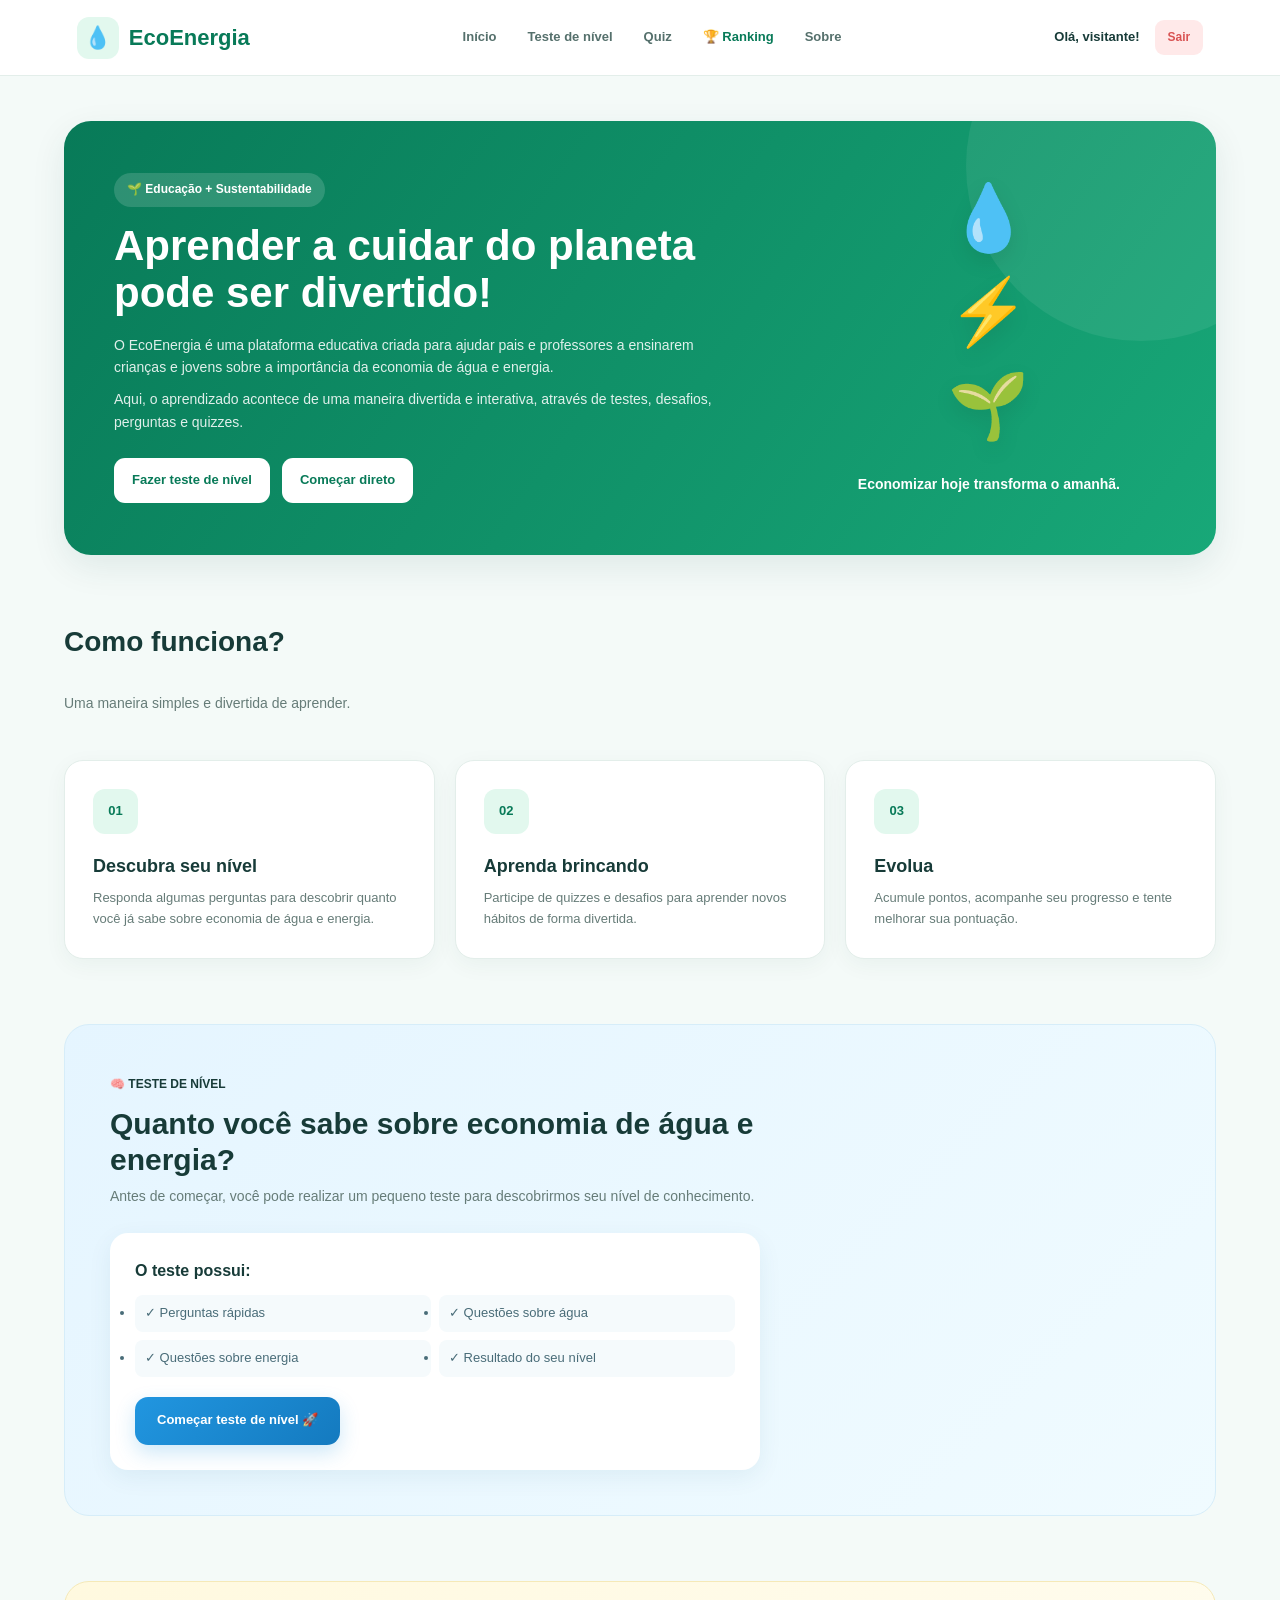
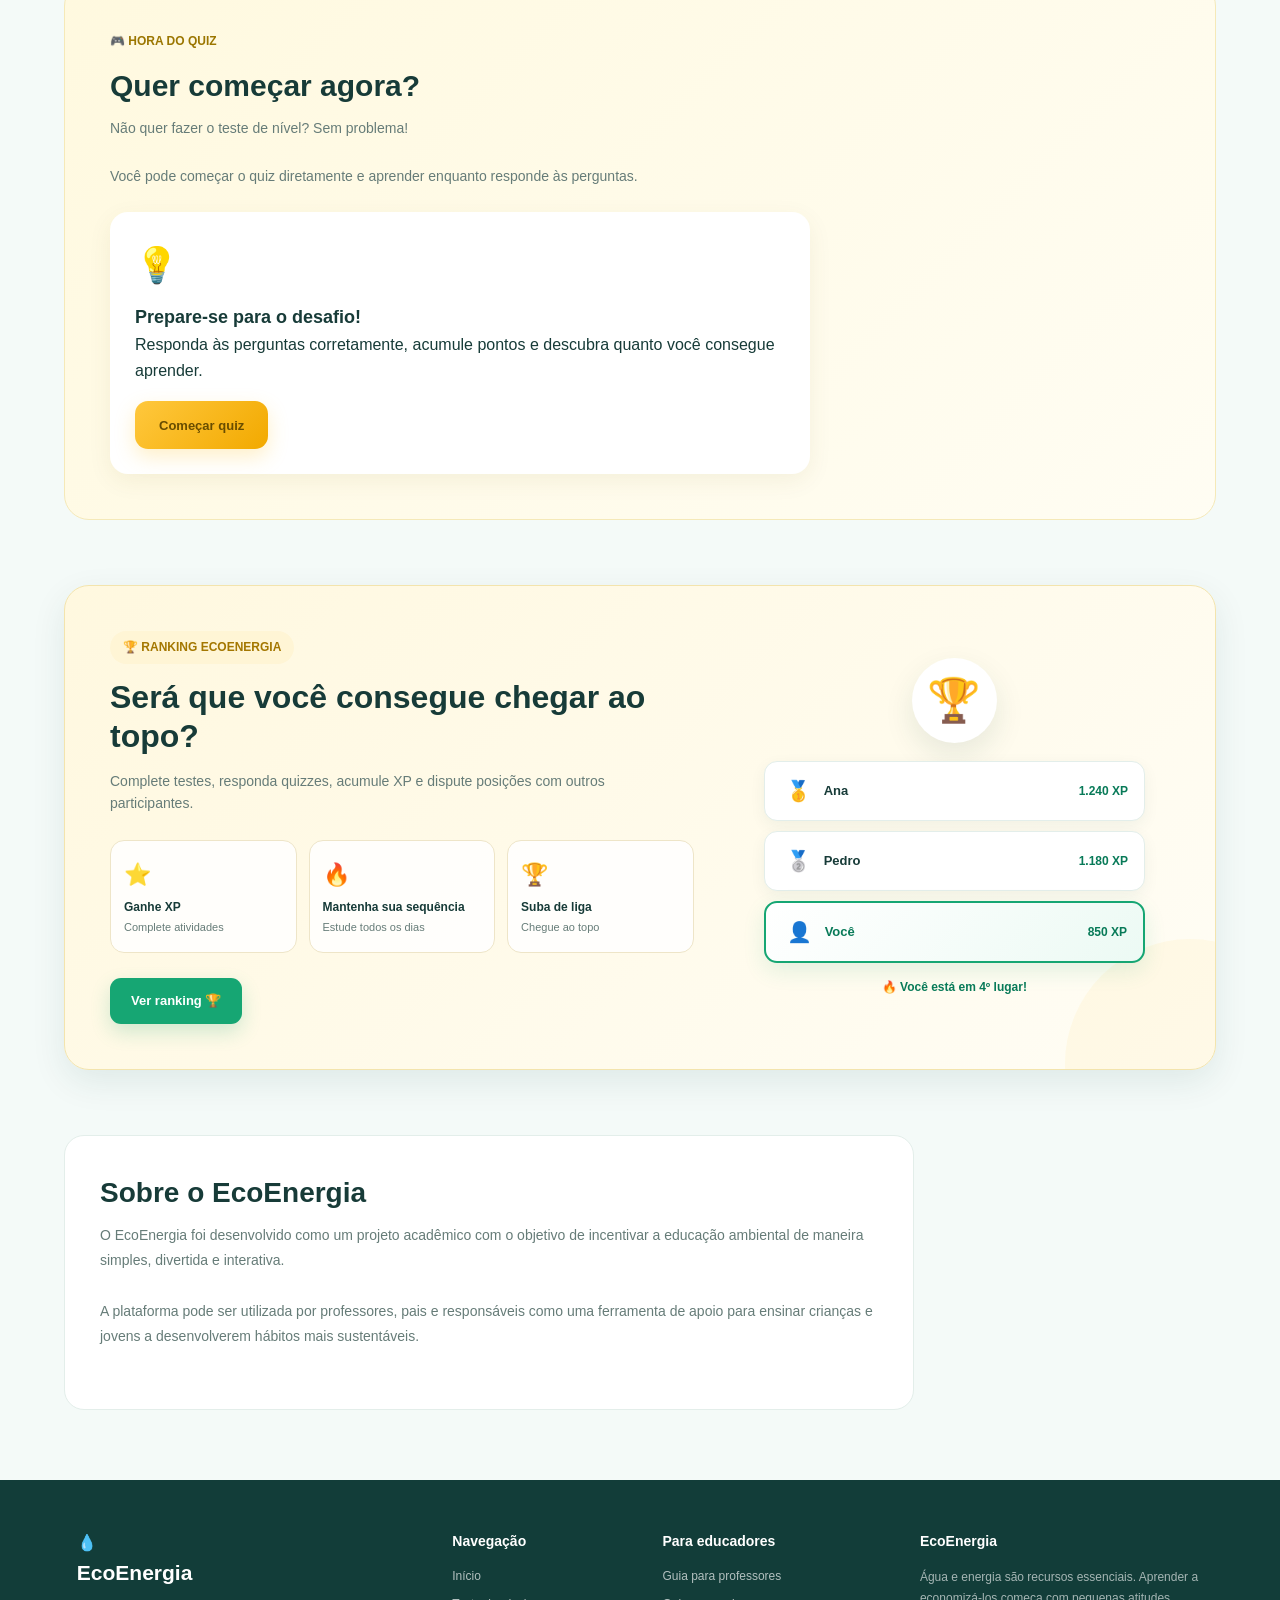
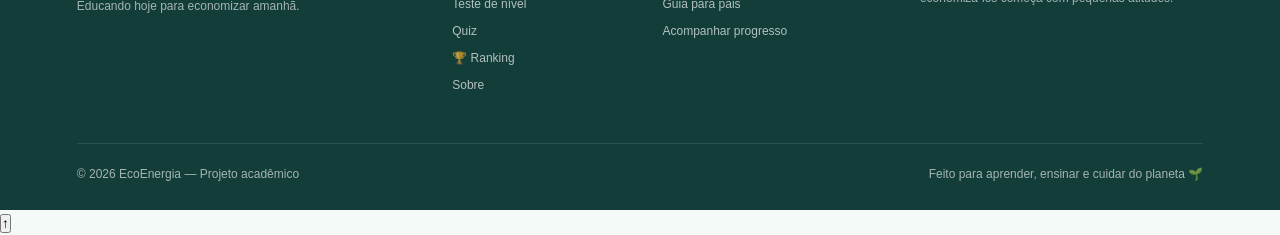
==== commit 20812656: "0.0.4 pagina inicial" ====
--- a/index.html
+++ b/index.html
@@ -2,15 +2,21 @@
 <html lang="pt-BR">
 
 <head>
+
     <meta charset="UTF-8">
-    <meta name="viewport" content="width=device-width, initial-scale=1.0">
+
+    <meta name="viewport"
+          content="width=device-width, initial-scale=1.0">
 
     <link rel="stylesheet" href="style.css">
 
     <title>EcoEnergia | Aprenda e Economize</title>
+
 </head>
 
+
 <body>
+
 
     <!-- ==============================
          CABEÇALHO
@@ -19,11 +25,13 @@
     <header>
 
         <div>
+
             <span>💧</span>
 
             <h1>
                 EcoEnergia
             </h1>
+
         </div>
 
 
@@ -41,6 +49,11 @@
                 Quiz
             </a>
 
+            <!-- NOVO -->
+            <a href="ranking.html" class="link-ranking">
+                🏆 Ranking
+            </a>
+
             <a href="#sobre">
                 Sobre
             </a>
@@ -63,6 +76,7 @@
     </header>
 
 
+
     <main>
 
 
@@ -79,32 +93,49 @@
                 </span>
 
                 <h2>
+
                     Aprender a cuidar do planeta
+
                     pode ser divertido!
+
                 </h2>
 
                 <p>
+
                     O EcoEnergia é uma plataforma educativa criada
+
                     para ajudar pais e professores a ensinarem
+
                     crianças e jovens sobre a importância da
+
                     economia de água e energia.
-                </p>
-
-                <p>
+
+                </p>
+
+                <p>
+
                     Aqui, o aprendizado acontece de uma maneira
+
                     divertida e interativa, através de testes,
+
                     desafios, perguntas e quizzes.
+
                 </p>
 
 
                 <div>
 
                     <a href="#teste">
+
                         Fazer teste de nível
+
                     </a>
 
+
                     <a href="#quiz">
+
                         Começar direto
+
                     </a>
 
                 </div>
@@ -115,12 +146,17 @@
             <div>
 
                 <span>💧</span>
+
                 <span>⚡</span>
+
                 <span>🌱</span>
 
                 <p>
+
                     Economizar hoje
+
                     transforma o amanhã.
+
                 </p>
 
             </div>
@@ -155,9 +191,13 @@
                 </h3>
 
                 <p>
+
                     Responda algumas perguntas para descobrir
+
                     quanto você já sabe sobre economia de água
+
                     e energia.
+
                 </p>
 
             </article>
@@ -174,8 +214,11 @@
                 </h3>
 
                 <p>
+
                     Participe de quizzes e desafios para aprender
+
                     novos hábitos de forma divertida.
+
                 </p>
 
             </article>
@@ -192,8 +235,11 @@
                 </h3>
 
                 <p>
+
                     Acumule pontos, acompanhe seu progresso
+
                     e tente melhorar sua pontuação.
+
                 </p>
 
             </article>
@@ -213,13 +259,19 @@
             </span>
 
             <h2>
+
                 Quanto você sabe sobre
+
                 economia de água e energia?
+
             </h2>
 
             <p>
+
                 Antes de começar, você pode realizar um pequeno
+
                 teste para descobrirmos seu nível de conhecimento.
+
             </p>
 
 
@@ -229,6 +281,7 @@
                     O teste possui:
                 </h3>
 
+
                 <ul>
 
                     <li>
@@ -249,8 +302,12 @@
 
                 </ul>
 
-                <a href="teste.html" class="btn-teste-principal">
+
+                <a href="teste.html"
+                   class="btn-teste-principal">
+
                     Começar teste de nível 🚀
+
                 </a>
 
             </div>
@@ -274,13 +331,19 @@
             </h2>
 
             <p>
+
                 Não quer fazer o teste de nível?
+
                 Sem problema!
+
             </p>
 
             <p>
+
                 Você pode começar o quiz diretamente e
+
                 aprender enquanto responde às perguntas.
+
             </p>
 
 
@@ -295,16 +358,204 @@
                 </h3>
 
                 <p>
+
                     Responda às perguntas corretamente,
+
                     acumule pontos e descubra quanto você
+
                     consegue aprender.
-                </p>
+
+                </p>
+
 
                 <button type="button">
+
                     Começar quiz
+
                 </button>
 
             </div>
+
+        </section>
+
+
+
+        <!-- ==============================
+             RANKING
+        =============================== -->
+
+        <section id="ranking"
+                 class="secao-ranking-principal">
+
+
+            <div class="ranking-principal-conteudo">
+
+
+                <span class="ranking-principal-tag">
+
+                    🏆 RANKING ECOENERGIA
+
+                </span>
+
+
+                <h2>
+
+                    Será que você consegue
+
+                    chegar ao topo?
+
+                </h2>
+
+
+                <p>
+
+                    Complete testes, responda quizzes,
+
+                    acumule XP e dispute posições com
+
+                    outros participantes.
+
+                </p>
+
+
+                <div class="ranking-principal-estatisticas">
+
+
+                    <div>
+
+                        <span>
+                            ⭐
+                        </span>
+
+                        <strong>
+                            Ganhe XP
+                        </strong>
+
+                        <small>
+                            Complete atividades
+                        </small>
+
+                    </div>
+
+
+                    <div>
+
+                        <span>
+                            🔥
+                        </span>
+
+                        <strong>
+                            Mantenha sua sequência
+                        </strong>
+
+                        <small>
+                            Estude todos os dias
+                        </small>
+
+                    </div>
+
+
+                    <div>
+
+                        <span>
+                            🏆
+                        </span>
+
+                        <strong>
+                            Suba de liga
+                        </strong>
+
+                        <small>
+                            Chegue ao topo
+                        </small>
+
+                    </div>
+
+
+                </div>
+
+
+                <a href="ranking.html"
+                   class="btn-ranking-principal">
+
+                    Ver ranking 🏆
+
+                </a>
+
+
+            </div>
+
+
+            <div class="ranking-principal-visual">
+
+
+                <div class="ranking-trofeu">
+
+                    🏆
+
+                </div>
+
+
+                <div class="ranking-mini-card">
+
+                    <span>
+                        🥇
+                    </span>
+
+                    <strong>
+                        Ana
+                    </strong>
+
+                    <b>
+                        1.240 XP
+                    </b>
+
+                </div>
+
+
+                <div class="ranking-mini-card">
+
+                    <span>
+                        🥈
+                    </span>
+
+                    <strong>
+                        Pedro
+                    </strong>
+
+                    <b>
+                        1.180 XP
+                    </b>
+
+                </div>
+
+
+                <div class="ranking-mini-card ranking-mini-voce">
+
+                    <span>
+                        👤
+                    </span>
+
+                    <strong>
+                        Você
+                    </strong>
+
+                    <b>
+                        850 XP
+                    </b>
+
+                </div>
+
+
+                <p class="ranking-mini-legenda">
+
+                    🔥 Você está em 4º lugar!
+
+                </p>
+
+
+            </div>
+
 
         </section>
 
@@ -321,17 +572,27 @@
             </h2>
 
             <p>
+
                 O EcoEnergia foi desenvolvido como um projeto
+
                 acadêmico com o objetivo de incentivar a educação
+
                 ambiental de maneira simples, divertida e
+
                 interativa.
+
             </p>
 
             <p>
+
                 A plataforma pode ser utilizada por professores,
+
                 pais e responsáveis como uma ferramenta de apoio
+
                 para ensinar crianças e jovens a desenvolverem
+
                 hábitos mais sustentáveis.
+
             </p>
 
         </section>
@@ -346,7 +607,9 @@
 
     <footer>
 
+
         <div>
+
 
             <div>
 
@@ -357,10 +620,13 @@
                 </h2>
 
                 <p>
+
                     Educando hoje para economizar amanhã.
-                </p>
-
-            </div>
+
+                </p>
+
+            </div>
+
 
 
             <div>
@@ -369,6 +635,7 @@
                     Navegação
                 </h3>
 
+
                 <a href="#inicio">
                     Início
                 </a>
@@ -381,11 +648,18 @@
                     Quiz
                 </a>
 
+                <!-- NOVO -->
+
+                <a href="ranking.html">
+                    🏆 Ranking
+                </a>
+
                 <a href="#sobre">
                     Sobre
                 </a>
 
             </div>
+
 
 
             <div>
@@ -409,6 +683,7 @@
             </div>
 
 
+
             <div>
 
                 <h3>
@@ -416,30 +691,40 @@
                 </h3>
 
                 <p>
+
                     Água e energia são recursos essenciais.
+
                     Aprender a economizá-los começa com pequenas
+
                     atitudes.
-                </p>
-
-            </div>
+
+                </p>
+
+            </div>
+
 
         </div>
 
 
+
         <div>
 
             <p>
+
                 © 2026 EcoEnergia — Projeto acadêmico
+
             </p>
 
             <p>
+
                 Feito para aprender, ensinar e cuidar do planeta 🌱
+
             </p>
 
         </div>
-
     </footer>
 
+
     <script src="script.js"></script>
 
 </body>
--- a/style.css
+++ b/style.css
@@ -86,16 +86,12 @@
 
 body:has(main > aside) {
     background:
-        radial-gradient(
-            circle at 10% 10%,
+        radial-gradient(circle at 10% 10%,
             rgba(33, 150, 224, 0.12),
-            transparent 30%
-        ),
-        radial-gradient(
-            circle at 90% 90%,
+            transparent 30%),
+        radial-gradient(circle at 90% 90%,
             rgba(22, 166, 115, 0.15),
-            transparent 30%
-        ),
+            transparent 30%),
         #f3faf8;
 }
 
@@ -126,17 +122,15 @@
    LOGIN/CADASTRO — HEADER
    ========================================================== */
 
-main:has(> aside) > header {
+main:has(> aside)>header {
     grid-column: 1;
 
     padding: 50px 55px 20px;
 
     background:
-        linear-gradient(
-            145deg,
+        linear-gradient(145deg,
             #087a58,
-            #18a878
-        );
+            #18a878);
 
     color: white;
 }
@@ -144,27 +138,27 @@
 
 /* Logo */
 
-main:has(> aside) > header > div {
+main:has(> aside)>header>div {
     display: flex;
     align-items: center;
     gap: 12px;
 }
 
-main:has(> aside) > header span {
+main:has(> aside)>header span {
     font-size: 35px;
 }
 
-main:has(> aside) > header h1 {
+main:has(> aside)>header h1 {
     font-size: 28px;
     font-weight: 800;
 }
 
-main:has(> aside) > header p {
+main:has(> aside)>header p {
     margin-top: 12px;
 
     max-width: 400px;
 
-    color: rgba(255,255,255,0.85);
+    color: rgba(255, 255, 255, 0.85);
 
     font-size: 14px;
 }
@@ -174,7 +168,7 @@
    LOGIN/CADASTRO — FORMULÁRIO
    ========================================================== */
 
-main:has(> aside) > section {
+main:has(> aside)>section {
     grid-column: 1;
 
     padding: 20px 55px 50px;
@@ -185,7 +179,7 @@
 
 /* Título */
 
-main:has(> aside) > section > h2 {
+main:has(> aside)>section>h2 {
     font-size: 28px;
 
     line-height: 1.2;
@@ -195,7 +189,7 @@
     color: var(--texto);
 }
 
-main:has(> aside) > section > p {
+main:has(> aside)>section>p {
     color: var(--texto-secundario);
 
     font-size: 14px;
@@ -212,7 +206,7 @@
     gap: 17px;
 }
 
-main:has(> aside) form > div {
+main:has(> aside) form>div {
     display: flex;
     flex-direction: column;
     gap: 7px;
@@ -262,7 +256,7 @@
     background: white;
 
     box-shadow:
-        0 0 0 4px rgba(22,166,115,0.10);
+        0 0 0 4px rgba(22, 166, 115, 0.10);
 }
 
 main:has(> aside) input::placeholder {
@@ -279,7 +273,7 @@
     accent-color: var(--verde);
 }
 
-main:has(> aside) form > div:has(input[type="checkbox"]) {
+main:has(> aside) form>div:has(input[type="checkbox"]) {
     flex-direction: row;
 
     align-items: center;
@@ -289,7 +283,7 @@
     gap: 10px;
 }
 
-main:has(> aside) form > div:has(input[type="checkbox"]) label {
+main:has(> aside) form>div:has(input[type="checkbox"]) label {
     display: flex;
 
     align-items: center;
@@ -324,7 +318,7 @@
     font-weight: 800;
 
     box-shadow:
-        0 8px 20px rgba(22,166,115,0.22);
+        0 8px 20px rgba(22, 166, 115, 0.22);
 
     transition: 0.2s;
 
@@ -337,7 +331,7 @@
     transform: translateY(-2px);
 
     box-shadow:
-        0 12px 25px rgba(22,166,115,0.28);
+        0 12px 25px rgba(22, 166, 115, 0.28);
 }
 
 main:has(> aside) button:active {
@@ -349,13 +343,13 @@
    ESQUECI SENHA / VISITANTE
    ========================================================== */
 
-main:has(> aside) form + div {
+main:has(> aside) form+div {
     margin-top: 20px;
 
     text-align: center;
 }
 
-main:has(> aside) form + div p {
+main:has(> aside) form+div p {
     color: #8a9a97;
 
     margin-bottom: 7px;
@@ -363,7 +357,7 @@
     font-size: 13px;
 }
 
-main:has(> aside) form + div a {
+main:has(> aside) form+div a {
     font-size: 13px;
 
     font-weight: 700;
@@ -374,7 +368,7 @@
    FRASE LATERAL
    ========================================================== */
 
-main:has(> aside) > aside {
+main:has(> aside)>aside {
     grid-column: 2;
 
     grid-row: 1 / span 2;
@@ -396,17 +390,15 @@
     color: white;
 
     background:
-        linear-gradient(
-            150deg,
+        linear-gradient(150deg,
             #168fcb,
-            #146bb5
-        );
+            #146bb5);
 }
 
 
 /* Círculos decorativos */
 
-main:has(> aside) > aside::before {
+main:has(> aside)>aside::before {
     content: "";
 
     position: absolute;
@@ -416,13 +408,13 @@
 
     border-radius: 50%;
 
-    background: rgba(255,255,255,0.08);
+    background: rgba(255, 255, 255, 0.08);
 
     right: -90px;
     top: -90px;
 }
 
-main:has(> aside) > aside::after {
+main:has(> aside)>aside::after {
     content: "";
 
     position: absolute;
@@ -432,7 +424,7 @@
 
     border-radius: 50%;
 
-    background: rgba(255,255,255,0.06);
+    background: rgba(255, 255, 255, 0.06);
 
     left: -80px;
     bottom: -70px;
@@ -441,7 +433,7 @@
 
 /* Ícones */
 
-main:has(> aside) > aside > div {
+main:has(> aside)>aside>div {
     position: relative;
 
     z-index: 2;
@@ -458,7 +450,7 @@
 
 /* Título */
 
-main:has(> aside) > aside h2 {
+main:has(> aside)>aside h2 {
     position: relative;
 
     z-index: 2;
@@ -472,14 +464,14 @@
     margin-bottom: 18px;
 }
 
-main:has(> aside) > aside p {
+main:has(> aside)>aside p {
     position: relative;
 
     z-index: 2;
 
     max-width: 390px;
 
-    color: rgba(255,255,255,0.85);
+    color: rgba(255, 255, 255, 0.85);
 
     font-size: 15px;
 }
@@ -489,11 +481,11 @@
    CADASTRO — AJUSTE
    ========================================================== */
 
-main:has(#tipo) > section > p {
+main:has(#tipo)>section>p {
     margin-bottom: 18px;
 }
 
-main:has(#tipo) > section {
+main:has(#tipo)>section {
     padding-top: 20px;
 }
 
@@ -507,7 +499,7 @@
 
 /* Header principal */
 
-body:not(:has(main > aside)) > header {
+body:not(:has(main > aside))>header {
     height: 76px;
 
     padding: 0 6%;
@@ -524,7 +516,7 @@
 
     z-index: 100;
 
-    background: rgba(255,255,255,0.96);
+    background: rgba(255, 255, 255, 0.96);
 
     border-bottom: 1px solid var(--borda);
 
@@ -534,7 +526,7 @@
 
 /* Logo */
 
-body:not(:has(main > aside)) > header > div:first-child {
+body:not(:has(main > aside))>header>div:first-child {
     display: flex;
 
     align-items: center;
@@ -542,7 +534,7 @@
     gap: 10px;
 }
 
-body:not(:has(main > aside)) > header > div:first-child span {
+body:not(:has(main > aside))>header>div:first-child span {
     width: 42px;
     height: 42px;
 
@@ -558,7 +550,7 @@
     font-size: 22px;
 }
 
-body:not(:has(main > aside)) > header h1 {
+body:not(:has(main > aside))>header h1 {
     font-size: 22px;
 
     color: var(--verde-escuro);
@@ -567,7 +559,7 @@
 
 /* Navegação */
 
-body:not(:has(main > aside)) > header nav {
+body:not(:has(main > aside))>header nav {
     display: flex;
 
     align-items: center;
@@ -575,7 +567,7 @@
     gap: 5px;
 }
 
-body:not(:has(main > aside)) > header nav a {
+body:not(:has(main > aside))>header nav a {
     padding: 9px 13px;
 
     border-radius: 9px;
@@ -587,7 +579,7 @@
     font-weight: 600;
 }
 
-body:not(:has(main > aside)) > header nav a:hover {
+body:not(:has(main > aside))>header nav a:hover {
     background: var(--verde-claro);
 
     color: var(--verde-escuro);
@@ -596,7 +588,7 @@
 
 /* Usuário */
 
-body:not(:has(main > aside)) > header > div:last-child {
+body:not(:has(main > aside))>header>div:last-child {
     display: flex;
 
     align-items: center;
@@ -606,11 +598,11 @@
     font-size: 13px;
 }
 
-body:not(:has(main > aside)) > header > div:last-child span {
+body:not(:has(main > aside))>header>div:last-child span {
     font-weight: 600;
 }
 
-body:not(:has(main > aside)) > header > div:last-child a {
+body:not(:has(main > aside))>header>div:last-child a {
     padding: 8px 13px;
 
     border-radius: 9px;
@@ -629,7 +621,7 @@
    MAIN DA HOME
    ========================================================== */
 
-body:not(:has(main > aside)) > main {
+body:not(:has(main > aside))>main {
     width: 90%;
 
     max-width: 1200px;
@@ -644,7 +636,7 @@
    HERO
    ========================================================== */
 
-body:not(:has(main > aside)) > main > section:first-child {
+body:not(:has(main > aside))>main>section:first-child {
     min-height: 410px;
 
     padding: 50px;
@@ -666,11 +658,9 @@
     color: white;
 
     background:
-        linear-gradient(
-            125deg,
+        linear-gradient(125deg,
             #087a58,
-            #18a878
-        );
+            #18a878);
 
     box-shadow: var(--sombra);
 }
@@ -678,7 +668,7 @@
 
 /* Círculo */
 
-body:not(:has(main > aside)) > main > section:first-child::after {
+body:not(:has(main > aside))>main>section:first-child::after {
     content: "";
 
     position: absolute;
@@ -688,7 +678,7 @@
 
     border-radius: 50%;
 
-    background: rgba(255,255,255,0.07);
+    background: rgba(255, 255, 255, 0.07);
 
     right: -100px;
     top: -130px;
@@ -697,13 +687,13 @@
 
 /* Conteúdo hero */
 
-body:not(:has(main > aside)) > main > section:first-child > div:first-child {
+body:not(:has(main > aside))>main>section:first-child>div:first-child {
     position: relative;
 
     z-index: 2;
 }
 
-body:not(:has(main > aside)) > main > section:first-child > div:first-child > span {
+body:not(:has(main > aside))>main>section:first-child>div:first-child>span {
     display: inline-block;
 
     padding: 7px 13px;
@@ -712,14 +702,14 @@
 
     border-radius: 20px;
 
-    background: rgba(255,255,255,0.15);
+    background: rgba(255, 255, 255, 0.15);
 
     font-size: 12px;
 
     font-weight: 700;
 }
 
-body:not(:has(main > aside)) > main > section:first-child h2 {
+body:not(:has(main > aside))>main>section:first-child h2 {
     max-width: 650px;
 
     font-size: 42px;
@@ -729,10 +719,10 @@
     margin-bottom: 18px;
 }
 
-body:not(:has(main > aside)) > main > section:first-child p {
+body:not(:has(main > aside))>main>section:first-child p {
     max-width: 630px;
 
-    color: rgba(255,255,255,0.87);
+    color: rgba(255, 255, 255, 0.87);
 
     font-size: 14px;
 
@@ -742,7 +732,7 @@
 
 /* Botões hero */
 
-body:not(:has(main > aside)) > main > section:first-child > div:first-child > div {
+body:not(:has(main > aside))>main>section:first-child>div:first-child>div {
     display: flex;
 
     gap: 12px;
@@ -750,7 +740,7 @@
     margin-top: 25px;
 }
 
-body:not(:has(main > aside)) > main > section:first-child a {
+body:not(:has(main > aside))>main>section:first-child a {
     display: inline-flex;
 
     align-items: center;
@@ -772,11 +762,11 @@
     transition: 0.2s;
 }
 
-body:not(:has(main > aside)) > main > section:first-child a:hover {
+body:not(:has(main > aside))>main>section:first-child a:hover {
     transform: translateY(-2px);
 
     box-shadow:
-        0 8px 20px rgba(0,0,0,0.12);
+        0 8px 20px rgba(0, 0, 0, 0.12);
 }
 
 
@@ -784,7 +774,7 @@
    ILUSTRAÇÃO HERO
    ========================================================== */
 
-body:not(:has(main > aside)) > main > section:first-child > div:last-child {
+body:not(:has(main > aside))>main>section:first-child>div:last-child {
     position: relative;
 
     z-index: 2;
@@ -800,18 +790,16 @@
     justify-content: center;
 }
 
-body:not(:has(main > aside)) > main > section:first-child > div:last-child > span {
+body:not(:has(main > aside))>main>section:first-child>div:last-child>span {
     font-size: 65px;
 
     margin: -5px;
 
     filter:
-        drop-shadow(
-            0 8px 10px rgba(0,0,0,0.08)
-        );
-}
-
-body:not(:has(main > aside)) > main > section:first-child > div:last-child p {
+        drop-shadow(0 8px 10px rgba(0, 0, 0, 0.08));
+}
+
+body:not(:has(main > aside))>main>section:first-child>div:last-child p {
     margin-top: 20px;
 
     text-align: center;
@@ -828,17 +816,17 @@
    SEÇÕES
    ========================================================== */
 
-body:not(:has(main > aside)) > main > section:not(:first-child) {
+body:not(:has(main > aside))>main>section:not(:first-child) {
     margin-top: 65px;
 }
 
-body:not(:has(main > aside)) > main > section:not(:first-child) > h2 {
+body:not(:has(main > aside))>main>section:not(:first-child)>h2 {
     font-size: 28px;
 
     margin-bottom: 7px;
 }
 
-body:not(:has(main > aside)) > main > section:not(:first-child) > p {
+body:not(:has(main > aside))>main>section:not(:first-child)>p {
     color: var(--texto-secundario);
 
     font-size: 14px;
@@ -851,7 +839,7 @@
    COMO FUNCIONA
    ========================================================== */
 
-body:not(:has(main > aside)) > main > section:nth-child(2) {
+body:not(:has(main > aside))>main>section:nth-child(2) {
     display: grid;
 
     grid-template-columns: repeat(3, 1fr);
@@ -859,12 +847,12 @@
     gap: 20px;
 }
 
-body:not(:has(main > aside)) > main > section:nth-child(2) > h2,
-body:not(:has(main > aside)) > main > section:nth-child(2) > p {
+body:not(:has(main > aside))>main>section:nth-child(2)>h2,
+body:not(:has(main > aside))>main>section:nth-child(2)>p {
     grid-column: 1 / -1;
 }
 
-body:not(:has(main > aside)) > main > section:nth-child(2) article {
+body:not(:has(main > aside))>main>section:nth-child(2) article {
     padding: 28px;
 
     background: white;
@@ -874,18 +862,18 @@
     border-radius: 19px;
 
     box-shadow:
-        0 6px 22px rgba(16,72,61,0.05);
+        0 6px 22px rgba(16, 72, 61, 0.05);
 
     transition: 0.25s;
 }
 
-body:not(:has(main > aside)) > main > section:nth-child(2) article:hover {
+body:not(:has(main > aside))>main>section:nth-child(2) article:hover {
     transform: translateY(-6px);
 
     box-shadow: var(--sombra);
 }
 
-body:not(:has(main > aside)) > main > section:nth-child(2) article > span {
+body:not(:has(main > aside))>main>section:nth-child(2) article>span {
     width: 45px;
     height: 45px;
 
@@ -907,13 +895,13 @@
     font-weight: 800;
 }
 
-body:not(:has(main > aside)) > main > section:nth-child(2) article h3 {
+body:not(:has(main > aside))>main>section:nth-child(2) article h3 {
     font-size: 18px;
 
     margin-bottom: 8px;
 }
 
-body:not(:has(main > aside)) > main > section:nth-child(2) article p {
+body:not(:has(main > aside))>main>section:nth-child(2) article p {
     color: var(--texto-secundario);
 
     font-size: 13px;
@@ -924,22 +912,20 @@
    TESTE DE NÍVEL — HOME
    ========================================================== */
 
-body:not(:has(main > aside)) > main > section#teste {
+body:not(:has(main > aside))>main>section#teste {
     padding: 45px;
 
     border-radius: 25px;
 
     background:
-        linear-gradient(
-            135deg,
+        linear-gradient(135deg,
             #e5f5ff,
-            #f0fbff
-        );
+            #f0fbff);
 
     border: 1px solid #d6edf9;
 }
 
-body:not(:has(main > aside)) > main > section#teste > span {
+body:not(:has(main > aside))>main>section#teste>span {
     display: inline-block;
 
     margin-bottom: 12px;
@@ -951,7 +937,7 @@
     font-weight: 800;
 }
 
-body:not(:has(main > aside)) > main > section#teste > h2 {
+body:not(:has(main > aside))>main>section#teste>h2 {
     max-width: 650px;
 
     font-size: 30px;
@@ -959,7 +945,7 @@
     line-height: 1.2;
 }
 
-body:not(:has(main > aside)) > main > section#teste > p {
+body:not(:has(main > aside))>main>section#teste>p {
     max-width: 700px;
 
     margin-bottom: 25px;
@@ -968,7 +954,7 @@
 
 /* Caixa do teste */
 
-body:not(:has(main > aside)) > main > section#teste > div {
+body:not(:has(main > aside))>main>section#teste>div {
     max-width: 650px;
 
     padding: 25px;
@@ -978,16 +964,16 @@
     border-radius: 18px;
 
     box-shadow:
-        0 7px 25px rgba(20,90,120,0.07);
-}
-
-body:not(:has(main > aside)) > main > section#teste h3 {
+        0 7px 25px rgba(20, 90, 120, 0.07);
+}
+
+body:not(:has(main > aside))>main>section#teste h3 {
     font-size: 16px;
 
     margin-bottom: 12px;
 }
 
-body:not(:has(main > aside)) > main > section#teste ul {
+body:not(:has(main > aside))>main>section#teste ul {
     display: grid;
 
     grid-template-columns: 1fr 1fr;
@@ -997,7 +983,7 @@
     margin-bottom: 20px;
 }
 
-body:not(:has(main > aside)) > main > section#teste li {
+body:not(:has(main > aside))>main>section#teste li {
     padding: 8px 10px;
 
     border-radius: 8px;
@@ -1012,8 +998,8 @@
 
 /* BOTÃO TESTE CORRIGIDO */
 
-body:not(:has(main > aside)) > main > section#teste button,
-body:not(:has(main > aside)) > main > section#teste a {
+body:not(:has(main > aside))>main>section#teste button,
+body:not(:has(main > aside))>main>section#teste a {
     display: inline-flex;
 
     align-items: center;
@@ -1028,11 +1014,9 @@
     border-radius: 13px;
 
     background:
-        linear-gradient(
-            135deg,
+        linear-gradient(135deg,
             #2196e0,
-            #147abf
-        );
+            #147abf);
 
     color: white;
 
@@ -1043,19 +1027,19 @@
     cursor: pointer;
 
     box-shadow:
-        0 8px 20px rgba(33,150,224,0.22);
+        0 8px 20px rgba(33, 150, 224, 0.22);
 
     transition: 0.25s;
 }
 
-body:not(:has(main > aside)) > main > section#teste button:hover,
-body:not(:has(main > aside)) > main > section#teste a:hover {
+body:not(:has(main > aside))>main>section#teste button:hover,
+body:not(:has(main > aside))>main>section#teste a:hover {
     color: white;
 
     transform: translateY(-3px);
 
     box-shadow:
-        0 12px 25px rgba(33,150,224,0.30);
+        0 12px 25px rgba(33, 150, 224, 0.30);
 }
 
 
@@ -1063,22 +1047,20 @@
    QUIZ — HOME
    ========================================================== */
 
-body:not(:has(main > aside)) > main > section#quiz {
+body:not(:has(main > aside))>main>section#quiz {
     padding: 45px;
 
     border-radius: 25px;
 
     background:
-        linear-gradient(
-            135deg,
+        linear-gradient(135deg,
             #fff9df,
-            #fffdf3
-        );
+            #fffdf3);
 
     border: 1px solid #f5e9b8;
 }
 
-body:not(:has(main > aside)) > main > section#quiz > span {
+body:not(:has(main > aside))>main>section#quiz>span {
     color: #9b7600;
 
     font-size: 12px;
@@ -1086,13 +1068,13 @@
     font-weight: 800;
 }
 
-body:not(:has(main > aside)) > main > section#quiz > h2 {
+body:not(:has(main > aside))>main>section#quiz>h2 {
     margin-top: 10px;
 
     font-size: 30px;
 }
 
-body:not(:has(main > aside)) > main > section#quiz > div {
+body:not(:has(main > aside))>main>section#quiz>div {
     max-width: 700px;
 
     margin-top: 25px;
@@ -1104,14 +1086,14 @@
     border-radius: 18px;
 
     box-shadow:
-        0 7px 25px rgba(100,80,20,0.07);
-}
-
-body:not(:has(main > aside)) > main > section#quiz > div > span {
+        0 7px 25px rgba(100, 80, 20, 0.07);
+}
+
+body:not(:has(main > aside))>main>section#quiz>div>span {
     font-size: 35px;
 }
 
-body:not(:has(main > aside)) > main > section#quiz > div h3 {
+body:not(:has(main > aside))>main>section#quiz>div h3 {
     margin-top: 10px;
 
     font-size: 18px;
@@ -1120,8 +1102,8 @@
 
 /* BOTÃO QUIZ CORRIGIDO */
 
-body:not(:has(main > aside)) > main > section#quiz button,
-body:not(:has(main > aside)) > main > section#quiz a {
+body:not(:has(main > aside))>main>section#quiz button,
+body:not(:has(main > aside))>main>section#quiz a {
     display: inline-flex;
 
     align-items: center;
@@ -1138,11 +1120,9 @@
     border-radius: 13px;
 
     background:
-        linear-gradient(
-            135deg,
+        linear-gradient(135deg,
             #ffc83d,
-            #f2a900
-        );
+            #f2a900);
 
     color: #684d00;
 
@@ -1153,21 +1133,20 @@
     cursor: pointer;
 
     box-shadow:
-        0 8px 20px rgba(255,200,61,0.28);
+        0 8px 20px rgba(255, 200, 61, 0.28);
 
     transition: 0.25s;
 }
 
-body:not(:has(main > aside)) > main > section#quiz button:hover,
-body:not(:has(main > aside)) > main > section#quiz a:hover {
+body:not(:has(main > aside))>main>section#quiz button:hover,
+body:not(:has(main > aside))>main>section#quiz a:hover {
     color: #684d00;
 
     transform:
-        translateY(-3px)
-        rotate(-1deg);
+        translateY(-3px) rotate(-1deg);
 
     box-shadow:
-        0 13px 25px rgba(255,200,61,0.35);
+        0 13px 25px rgba(255, 200, 61, 0.35);
 }
 
 
@@ -1175,7 +1154,7 @@
    SOBRE
    ========================================================== */
 
-body:not(:has(main > aside)) > main > section#sobre {
+body:not(:has(main > aside))>main>section#sobre {
     max-width: 850px;
 
     padding: 35px;
@@ -1187,7 +1166,7 @@
     border-radius: 20px;
 }
 
-body:not(:has(main > aside)) > main > section#sobre p {
+body:not(:has(main > aside))>main>section#sobre p {
     line-height: 1.8;
 }
 
@@ -1196,7 +1175,7 @@
    FOOTER
    ========================================================== */
 
-body:not(:has(main > aside)) > footer {
+body:not(:has(main > aside))>footer {
     background: #123d39;
 
     color: white;
@@ -1204,7 +1183,7 @@
     padding: 50px 6% 25px;
 }
 
-body:not(:has(main > aside)) > footer > div:first-child {
+body:not(:has(main > aside))>footer>div:first-child {
     max-width: 1200px;
 
     margin: auto;
@@ -1212,52 +1191,49 @@
     display: grid;
 
     grid-template-columns:
-        1.4fr
-        0.7fr
-        0.9fr
-        1.2fr;
+        1.4fr 0.7fr 0.9fr 1.2fr;
 
     gap: 45px;
 }
 
-body:not(:has(main > aside)) > footer h2 {
+body:not(:has(main > aside))>footer h2 {
     font-size: 21px;
 
     margin-bottom: 7px;
 }
 
-body:not(:has(main > aside)) > footer h3 {
+body:not(:has(main > aside))>footer h3 {
     font-size: 14px;
 
     margin-bottom: 15px;
 }
 
-body:not(:has(main > aside)) > footer p {
-    color: rgba(255,255,255,0.62);
+body:not(:has(main > aside))>footer p {
+    color: rgba(255, 255, 255, 0.62);
 
     font-size: 12px;
 
     line-height: 1.7;
 }
 
-body:not(:has(main > aside)) > footer a {
+body:not(:has(main > aside))>footer a {
     display: block;
 
     margin-bottom: 8px;
 
-    color: rgba(255,255,255,0.68);
+    color: rgba(255, 255, 255, 0.68);
 
     font-size: 12px;
 }
 
-body:not(:has(main > aside)) > footer a:hover {
+body:not(:has(main > aside))>footer a:hover {
     color: white;
 }
 
 
 /* Parte final */
 
-body:not(:has(main > aside)) > footer > div:last-child {
+body:not(:has(main > aside))>footer>div:last-child {
     max-width: 1200px;
 
     margin: 40px auto 0;
@@ -1271,7 +1247,7 @@
     gap: 20px;
 
     border-top:
-        1px solid rgba(255,255,255,0.1);
+        1px solid rgba(255, 255, 255, 0.1);
 }
 
 
@@ -1292,12 +1268,10 @@
     flex-direction: column;
 
     background:
-        linear-gradient(
-            135deg,
+        linear-gradient(135deg,
             #f4fff8 0%,
             #eefaff 50%,
-            #ffffff 100%
-        );
+            #ffffff 100%);
 }
 
 
@@ -1315,12 +1289,12 @@
     justify-content: space-between;
 
     background:
-        rgba(255,255,255,0.9);
+        rgba(255, 255, 255, 0.9);
 
     backdrop-filter: blur(12px);
 
     border-bottom:
-        1px solid rgba(0,0,0,0.06);
+        1px solid rgba(0, 0, 0, 0.06);
 
     position: sticky;
 
@@ -1385,10 +1359,10 @@
     border-radius: 30px;
 
     box-shadow:
-        0 20px 60px rgba(28,94,67,0.12);
+        0 20px 60px rgba(28, 94, 67, 0.12);
 
     border:
-        1px solid rgba(28,94,67,0.08);
+        1px solid rgba(28, 94, 67, 0.08);
 
     animation:
         testeEntrada 0.7s ease;
@@ -1448,7 +1422,7 @@
     color: #299765;
 }
 
-body.pagina-teste .teste-intro > p {
+body.pagina-teste .teste-intro>p {
     max-width: 620px;
 
     margin: 0 auto 35px;
@@ -1498,10 +1472,10 @@
     transform: translateY(-4px);
 
     box-shadow:
-        0 8px 20px rgba(28,94,67,0.08);
-}
-
-body.pagina-teste .regra > span {
+        0 8px 20px rgba(28, 94, 67, 0.08);
+}
+
+body.pagina-teste .regra>span {
     font-size: 1.7rem;
 }
 
@@ -1534,11 +1508,9 @@
     border-radius: 14px;
 
     background:
-        linear-gradient(
-            135deg,
+        linear-gradient(135deg,
             #299765,
-            #197a4d
-        );
+            #197a4d);
 
     color: white;
 
@@ -1547,7 +1519,7 @@
     font-weight: 800;
 
     box-shadow:
-        0 12px 25px rgba(41,151,101,0.25);
+        0 12px 25px rgba(41, 151, 101, 0.25);
 
     transition: all 0.3s ease;
 }
@@ -1556,7 +1528,7 @@
     transform: translateY(-4px);
 
     box-shadow:
-        0 16px 30px rgba(41,151,101,0.32);
+        0 16px 30px rgba(41, 151, 101, 0.32);
 }
 
 body.pagina-teste .btn-teste-principal:active {
@@ -1584,7 +1556,7 @@
     margin-bottom: 20px;
 
     box-shadow:
-        0 10px 30px rgba(28,94,67,0.08);
+        0 10px 30px rgba(28, 94, 67, 0.08);
 }
 
 body.pagina-teste .status-texto {
@@ -1626,11 +1598,9 @@
     height: 100%;
 
     background:
-        linear-gradient(
-            90deg,
+        linear-gradient(90deg,
             #299765,
-            #4fc98a
-        );
+            #4fc98a);
 
     border-radius: 20px;
 
@@ -1648,7 +1618,7 @@
     border-radius: 28px;
 
     box-shadow:
-        0 20px 55px rgba(28,94,67,0.1);
+        0 20px 55px rgba(28, 94, 67, 0.1);
 }
 
 body.pagina-teste .categoria-pergunta {
@@ -1733,7 +1703,7 @@
     transform: translateX(5px);
 
     box-shadow:
-        0 6px 18px rgba(22,166,115,0.08);
+        0 6px 18px rgba(22, 166, 115, 0.08);
 }
 
 body.pagina-teste .letra-alternativa {
@@ -1865,7 +1835,7 @@
     border-radius: 30px;
 
     box-shadow:
-        0 20px 60px rgba(28,94,67,0.12);
+        0 20px 60px rgba(28, 94, 67, 0.12);
 
     animation:
         resultadoEntrada 0.8s ease;
@@ -1962,17 +1932,15 @@
     border-radius: 20px;
 
     background:
-        linear-gradient(
-            135deg,
+        linear-gradient(135deg,
             #effaf4,
-            #f3fbff
-        );
+            #f3fbff);
 
     border:
         1px solid #dceee5;
 }
 
-body.pagina-teste .nivel-resultado > span {
+body.pagina-teste .nivel-resultado>span {
     font-size: 3rem;
 }
 
@@ -2064,7 +2032,7 @@
     transform: translateY(-3px);
 
     box-shadow:
-        0 10px 22px rgba(36,127,83,0.22);
+        0 10px 22px rgba(36, 127, 83, 0.22);
 }
 
 
@@ -2117,16 +2085,14 @@
         opacity: 0;
 
         transform:
-            scale(0.94)
-            translateY(20px);
+            scale(0.94) translateY(20px);
     }
 
     to {
         opacity: 1;
 
         transform:
-            scale(1)
-            translateY(0);
+            scale(1) translateY(0);
     }
 }
 
@@ -2149,6 +2115,7 @@
 }
 
 @keyframes flutuarTeste {
+
     0%,
     100% {
         transform: translateY(0);
@@ -2191,16 +2158,12 @@
     min-height: 100vh;
 
     background:
-        radial-gradient(
-            circle at 5% 10%,
-            rgba(33,150,224,0.12),
-            transparent 25%
-        ),
-        radial-gradient(
-            circle at 95% 90%,
-            rgba(22,166,115,0.12),
-            transparent 25%
-        ),
+        radial-gradient(circle at 5% 10%,
+            rgba(33, 150, 224, 0.12),
+            transparent 25%),
+        radial-gradient(circle at 95% 90%,
+            rgba(22, 166, 115, 0.12),
+            transparent 25%),
         #f6fbfa;
 }
 
@@ -2218,13 +2181,13 @@
 
     justify-content: space-between;
 
-    background: rgba(255,255,255,0.94);
+    background: rgba(255, 255, 255, 0.94);
 
     border-bottom:
         1px solid var(--borda);
 
     box-shadow:
-        0 5px 20px rgba(16,72,61,0.05);
+        0 5px 20px rgba(16, 72, 61, 0.05);
 
     position: sticky;
 
@@ -2285,16 +2248,14 @@
     border-radius: 22px;
 
     background:
-        linear-gradient(
-            135deg,
+        linear-gradient(135deg,
             #ffc83d,
-            #ffad1f
-        );
+            #ffad1f);
 
     font-size: 2.4rem;
 
     box-shadow:
-        0 10px 25px rgba(255,200,61,0.25);
+        0 10px 25px rgba(255, 200, 61, 0.25);
 
     animation:
         flutuarQuiz 3s ease-in-out infinite;
@@ -2367,11 +2328,9 @@
     border-radius: 20px;
 
     background:
-        linear-gradient(
-            90deg,
+        linear-gradient(90deg,
             #2196e0,
-            #16a673
-        );
+            #16a673);
 
     transition:
         width 0.45s ease;
@@ -2394,10 +2353,10 @@
     border-radius: 28px;
 
     border:
-        1px solid rgba(22,166,115,0.08);
+        1px solid rgba(22, 166, 115, 0.08);
 
     box-shadow:
-        0 20px 55px rgba(16,72,61,0.10);
+        0 20px 55px rgba(16, 72, 61, 0.10);
 
     animation:
         quizEntrada 0.5s ease;
@@ -2417,7 +2376,7 @@
     border-radius: 50%;
 
     background:
-        rgba(33,150,224,0.06);
+        rgba(33, 150, 224, 0.06);
 
     right: -55px;
 
@@ -2574,7 +2533,7 @@
     transform: translateX(6px);
 
     box-shadow:
-        0 7px 18px rgba(33,150,224,0.09);
+        0 7px 18px rgba(33, 150, 224, 0.09);
 }
 
 body.pagina-quiz .quiz-opcao:hover:not(:disabled) .quiz-letra {
@@ -2685,11 +2644,9 @@
     border-radius: 14px;
 
     background:
-        linear-gradient(
-            135deg,
+        linear-gradient(135deg,
             #2196e0,
-            #147abf
-        );
+            #147abf);
 
     color: white;
 
@@ -2700,7 +2657,7 @@
     cursor: pointer;
 
     box-shadow:
-        0 9px 22px rgba(33,150,224,0.20);
+        0 9px 22px rgba(33, 150, 224, 0.20);
 
     transition: 0.25s;
 }
@@ -2709,7 +2666,7 @@
     transform: translateY(-3px);
 
     box-shadow:
-        0 13px 28px rgba(33,150,224,0.30);
+        0 13px 28px rgba(33, 150, 224, 0.30);
 }
 
 
@@ -2727,7 +2684,7 @@
     border-radius: 28px;
 
     box-shadow:
-        0 20px 60px rgba(16,72,61,0.11);
+        0 20px 60px rgba(16, 72, 61, 0.11);
 
     animation:
         resultadoEntrada 0.7s ease;
@@ -2771,6 +2728,7 @@
    ========================================================== */
 
 @keyframes flutuarQuiz {
+
     0%,
     100% {
         transform: translateY(0) rotate(0deg);
@@ -2778,8 +2736,7 @@
 
     50% {
         transform:
-            translateY(-7px)
-            rotate(2deg);
+            translateY(-7px) rotate(2deg);
     }
 }
 
@@ -2814,6 +2771,7 @@
 }
 
 @keyframes respostaErrada {
+
     0%,
     100% {
         transform: translateX(0);
@@ -2845,15 +2803,15 @@
         margin: 25px auto;
     }
 
-    main:has(> aside) > header {
+    main:has(> aside)>header {
         grid-column: 1;
     }
 
-    main:has(> aside) > section {
+    main:has(> aside)>section {
         grid-column: 1;
     }
 
-    main:has(> aside) > aside {
+    main:has(> aside)>aside {
         grid-column: 1;
 
         grid-row: auto;
@@ -2866,27 +2824,27 @@
 
     /* HOME */
 
-    body:not(:has(main > aside)) > header {
+    body:not(:has(main > aside))>header {
         padding: 0 3%;
     }
 
-    body:not(:has(main > aside)) > header nav {
+    body:not(:has(main > aside))>header nav {
         display: none;
     }
 
-    body:not(:has(main > aside)) > main > section:first-child {
+    body:not(:has(main > aside))>main>section:first-child {
         grid-template-columns: 1fr;
     }
 
-    body:not(:has(main > aside)) > main > section:first-child > div:last-child {
+    body:not(:has(main > aside))>main>section:first-child>div:last-child {
         display: none;
     }
 
-    body:not(:has(main > aside)) > main > section:nth-child(2) {
+    body:not(:has(main > aside))>main>section:nth-child(2) {
         grid-template-columns: 1fr 1fr;
     }
 
-    body:not(:has(main > aside)) > footer > div:first-child {
+    body:not(:has(main > aside))>footer>div:first-child {
         grid-template-columns: 1fr 1fr;
     }
 
@@ -2915,52 +2873,52 @@
         border-radius: 20px;
     }
 
-    main:has(> aside) > header {
+    main:has(> aside)>header {
         padding: 35px 25px 20px;
     }
 
-    main:has(> aside) > section {
+    main:has(> aside)>section {
         padding: 25px;
     }
 
-    main:has(> aside) > section > h2 {
+    main:has(> aside)>section>h2 {
         font-size: 24px;
     }
 
-    main:has(> aside) > aside {
+    main:has(> aside)>aside {
         padding: 35px 25px;
 
         min-height: 280px;
     }
 
-    main:has(> aside) > aside h2 {
+    main:has(> aside)>aside h2 {
         font-size: 29px;
     }
 
 
     /* HOME */
 
-    body:not(:has(main > aside)) > header {
+    body:not(:has(main > aside))>header {
         height: 65px;
 
         padding: 0 18px;
     }
 
-    body:not(:has(main > aside)) > header h1 {
+    body:not(:has(main > aside))>header h1 {
         font-size: 19px;
     }
 
-    body:not(:has(main > aside)) > header > div:last-child span {
+    body:not(:has(main > aside))>header>div:last-child span {
         display: none;
     }
 
-    body:not(:has(main > aside)) > main {
+    body:not(:has(main > aside))>main {
         width: 92%;
 
         padding-top: 25px;
     }
 
-    body:not(:has(main > aside)) > main > section:first-child {
+    body:not(:has(main > aside))>main>section:first-child {
         padding: 30px 25px;
 
         min-height: auto;
@@ -2968,62 +2926,62 @@
         border-radius: 20px;
     }
 
-    body:not(:has(main > aside)) > main > section:first-child h2 {
+    body:not(:has(main > aside))>main>section:first-child h2 {
         font-size: 30px;
     }
 
-    body:not(:has(main > aside)) > main > section:first-child p {
+    body:not(:has(main > aside))>main>section:first-child p {
         font-size: 13px;
     }
 
-    body:not(:has(main > aside)) > main > section:first-child > div:first-child > div {
+    body:not(:has(main > aside))>main>section:first-child>div:first-child>div {
         flex-direction: column;
 
         align-items: stretch;
     }
 
-    body:not(:has(main > aside)) > main > section:first-child a {
+    body:not(:has(main > aside))>main>section:first-child a {
         width: 100%;
     }
 
 
     /* COMO FUNCIONA */
 
-    body:not(:has(main > aside)) > main > section:nth-child(2) {
+    body:not(:has(main > aside))>main>section:nth-child(2) {
         grid-template-columns: 1fr;
     }
 
 
     /* TESTE E QUIZ */
 
-    body:not(:has(main > aside)) > main > section#teste,
-    body:not(:has(main > aside)) > main > section#quiz {
+    body:not(:has(main > aside))>main>section#teste,
+    body:not(:has(main > aside))>main>section#quiz {
         padding: 28px 22px;
     }
 
-    body:not(:has(main > aside)) > main > section#teste > h2,
-    body:not(:has(main > aside)) > main > section#quiz > h2 {
+    body:not(:has(main > aside))>main>section#teste>h2,
+    body:not(:has(main > aside))>main>section#quiz>h2 {
         font-size: 25px;
     }
 
-    body:not(:has(main > aside)) > main > section#teste ul {
+    body:not(:has(main > aside))>main>section#teste ul {
         grid-template-columns: 1fr;
     }
 
 
     /* FOOTER */
 
-    body:not(:has(main > aside)) > footer {
+    body:not(:has(main > aside))>footer {
         padding: 40px 25px 20px;
     }
 
-    body:not(:has(main > aside)) > footer > div:first-child {
+    body:not(:has(main > aside))>footer>div:first-child {
         grid-template-columns: 1fr;
 
         gap: 30px;
     }
 
-    body:not(:has(main > aside)) > footer > div:last-child {
+    body:not(:has(main > aside))>footer>div:last-child {
         flex-direction: column;
 
         gap: 5px;
@@ -3147,7 +3105,7 @@
 input:focus-visible,
 select:focus-visible {
     outline:
-        3px solid rgba(33,150,224,0.35);
+        3px solid rgba(33, 150, 224, 0.35);
 
     outline-offset: 3px;
 }
@@ -3267,4 +3225,1401 @@
 
         margin: 25px auto 0;
     }
+}
+
+/* ==========================================================
+   CADASTRO — MENSAGEM DE SUCESSO
+   ========================================================== */
+
+.cadastro-sucesso {
+    text-align: center;
+    margin-top: 25px;
+    padding: 30px 25px;
+    border-radius: 22px;
+    background: #ecfaf2;
+    border: 1px solid #bce5ce;
+}
+
+.cadastro-sucesso.escondido {
+    display: none;
+}
+
+.cadastro-sucesso-icone {
+    width: 70px;
+    height: 70px;
+    margin: 0 auto 15px;
+
+    display: flex;
+    align-items: center;
+    justify-content: center;
+
+    border-radius: 50%;
+    background: #ffffff;
+
+    font-size: 2.2rem;
+
+    box-shadow: 0 8px 20px rgba(22, 166, 115, 0.12);
+}
+
+.cadastro-sucesso h2 {
+    margin-bottom: 8px;
+    color: var(--verde-escuro);
+}
+
+.cadastro-sucesso p {
+    margin-bottom: 20px;
+    color: var(--texto-secundario);
+    line-height: 1.6;
+}
+
+.btn-voltar-login {
+    display: inline-block;
+    padding: 13px 22px;
+
+    border-radius: 12px;
+
+    background: linear-gradient(135deg, #2196e0, #147abf);
+    color: white !important;
+
+    font-weight: 800;
+    text-decoration: none;
+
+    box-shadow: 0 8px 20px rgba(33, 150, 224, 0.20);
+
+    transition: 0.25s ease;
+}
+
+.btn-voltar-login:hover {
+    transform: translateY(-3px);
+    box-shadow: 0 12px 25px rgba(33, 150, 224, 0.30);
+}
+
+.cadastro-sucesso-aparecer {
+    animation: cadastroSucessoEntrada 0.5s ease;
+}
+
+@keyframes cadastroSucessoEntrada {
+    from {
+        opacity: 0;
+        transform: translateY(15px) scale(0.97);
+    }
+
+    to {
+        opacity: 1;
+        transform: translateY(0) scale(1);
+    }
+}
+
+/* ==========================================================
+   RANKING — PÁGINA PRINCIPAL
+   ========================================================== */
+
+body:not(:has(main > aside))>main>section#ranking {
+    margin-top: 65px;
+
+    padding: 45px;
+
+    display: grid;
+
+    grid-template-columns: 1.15fr 0.85fr;
+
+    gap: 45px;
+
+    align-items: center;
+
+    border-radius: 25px;
+
+    background:
+        linear-gradient(135deg,
+            #fff8df,
+            #fffdf5);
+
+    border: 1px solid #f3e4ad;
+
+    box-shadow: var(--sombra);
+
+    overflow: hidden;
+
+    position: relative;
+}
+
+
+/* ==========================================================
+   CONTEÚDO
+   ========================================================== */
+
+.ranking-principal-conteudo {
+    position: relative;
+
+    z-index: 2;
+}
+
+
+.ranking-principal-tag {
+    display: inline-block;
+
+    padding: 7px 13px;
+
+    margin-bottom: 14px;
+
+    border-radius: 20px;
+
+    background: var(--amarelo-claro);
+
+    color: #a47700;
+
+    font-size: 12px;
+
+    font-weight: 800;
+}
+
+
+.ranking-principal-conteudo h2 {
+    max-width: 600px;
+
+    font-size: 32px;
+
+    line-height: 1.2;
+
+    margin-bottom: 15px;
+
+    color: var(--texto);
+}
+
+
+.ranking-principal-conteudo>p {
+    max-width: 580px;
+
+    color: var(--texto-secundario);
+
+    font-size: 14px;
+
+    margin-bottom: 25px;
+}
+
+
+/* ==========================================================
+   ESTATÍSTICAS
+   ========================================================== */
+
+.ranking-principal-estatisticas {
+    display: grid;
+
+    grid-template-columns: repeat(3, 1fr);
+
+    gap: 12px;
+
+    margin-bottom: 25px;
+}
+
+
+.ranking-principal-estatisticas>div {
+    padding: 16px 13px;
+
+    display: flex;
+
+    flex-direction: column;
+
+    gap: 3px;
+
+    background: rgba(255, 255, 255, 0.85);
+
+    border: 1px solid #eee5c8;
+
+    border-radius: 14px;
+}
+
+
+.ranking-principal-estatisticas span {
+    font-size: 22px;
+
+    margin-bottom: 3px;
+}
+
+
+.ranking-principal-estatisticas strong {
+    color: var(--texto);
+
+    font-size: 12px;
+}
+
+
+.ranking-principal-estatisticas small {
+    color: var(--texto-secundario);
+
+    font-size: 11px;
+
+    line-height: 1.4;
+}
+
+
+/* ==========================================================
+   BOTÃO RANKING
+   ========================================================== */
+
+.btn-ranking-principal {
+    display: inline-flex;
+
+    align-items: center;
+
+    justify-content: center;
+
+    padding: 13px 21px;
+
+    border-radius: 11px;
+
+    background: var(--verde);
+
+    color: white !important;
+
+    font-size: 13px;
+
+    font-weight: 800;
+
+    box-shadow:
+        0 8px 20px rgba(22, 166, 115, 0.20);
+
+    transition: 0.2s;
+}
+
+
+.btn-ranking-principal:hover {
+    background: var(--verde-escuro);
+
+    color: white !important;
+
+    transform: translateY(-2px);
+
+    box-shadow:
+        0 12px 25px rgba(22, 166, 115, 0.27);
+}
+
+
+/* ==========================================================
+   ÁREA VISUAL DO RANKING
+   ========================================================== */
+
+.ranking-principal-visual {
+    min-height: 330px;
+
+    padding: 25px;
+
+    display: flex;
+
+    flex-direction: column;
+
+    justify-content: center;
+
+    gap: 10px;
+
+    position: relative;
+
+    z-index: 2;
+}
+
+
+.ranking-trofeu {
+    width: 85px;
+
+    height: 85px;
+
+    margin: 0 auto 8px;
+
+    display: flex;
+
+    align-items: center;
+
+    justify-content: center;
+
+    border-radius: 50%;
+
+    background: white;
+
+    font-size: 43px;
+
+    box-shadow:
+        0 12px 30px rgba(16, 72, 61, 0.10);
+}
+
+
+/* ==========================================================
+   MINI CARDS
+   ========================================================== */
+
+.ranking-mini-card {
+    width: 100%;
+
+    padding: 13px 16px;
+
+    display: grid;
+
+    grid-template-columns: 35px 1fr auto;
+
+    align-items: center;
+
+    gap: 8px;
+
+    background: white;
+
+    border: 1px solid var(--borda);
+
+    border-radius: 13px;
+
+    box-shadow:
+        0 5px 16px rgba(16, 72, 61, 0.06);
+
+    transition: 0.2s;
+}
+
+
+.ranking-mini-card:hover {
+    transform: translateX(4px);
+
+    box-shadow:
+        0 8px 20px rgba(16, 72, 61, 0.09);
+}
+
+
+.ranking-mini-card>span {
+    font-size: 20px;
+
+    text-align: center;
+}
+
+
+.ranking-mini-card strong {
+    color: var(--texto);
+
+    font-size: 13px;
+}
+
+
+.ranking-mini-card b {
+    color: var(--verde-escuro);
+
+    font-size: 12px;
+}
+
+
+/* ==========================================================
+   DESTAQUE DO USUÁRIO
+   ========================================================== */
+
+.ranking-mini-card.ranking-mini-voce {
+    border: 2px solid var(--verde);
+
+    background:
+        linear-gradient(135deg,
+            #ffffff,
+            #ecfaf4);
+
+    box-shadow:
+        0 8px 22px rgba(22, 166, 115, 0.12);
+}
+
+
+.ranking-mini-card.ranking-mini-voce strong {
+    color: var(--verde-escuro);
+}
+
+
+/* ==========================================================
+   LEGENDA
+   ========================================================== */
+
+.ranking-mini-legenda {
+    margin-top: 5px;
+
+    text-align: center;
+
+    color: var(--verde-escuro);
+
+    font-size: 12px;
+
+    font-weight: 800;
+}
+
+
+/* ==========================================================
+   DECORAÇÃO
+   ========================================================== */
+
+body:not(:has(main > aside))>main>section#ranking::before {
+    content: "";
+
+    position: absolute;
+
+    width: 250px;
+
+    height: 250px;
+
+    border-radius: 50%;
+
+    background:
+        rgba(255, 200, 61, 0.08);
+
+    right: -100px;
+
+    bottom: -120px;
+}
+
+
+/* ==========================================================
+   RANKING NO MENU
+   ========================================================== */
+
+body:not(:has(main > aside))>header nav a.link-ranking {
+    color: var(--verde-escuro);
+
+    font-weight: 800;
+}
+
+
+body:not(:has(main > aside))>header nav a.link-ranking:hover {
+    background: var(--verde-claro);
+
+    color: var(--verde-escuro);
+}
+
+
+/* ==========================================================
+   RESPONSIVIDADE — TABLET
+   ========================================================== */
+
+@media (max-width: 900px) {
+
+    body:not(:has(main > aside))>main>section#ranking {
+        grid-template-columns: 1fr;
+
+        gap: 25px;
+
+        padding: 35px 28px;
+    }
+
+
+    .ranking-principal-visual {
+        min-height: auto;
+
+        max-width: 520px;
+
+        width: 100%;
+
+        margin: auto;
+    }
+
+
+    .ranking-principal-estatisticas {
+        grid-template-columns: repeat(3, 1fr);
+    }
+
+}
+
+
+/* ==========================================================
+   RESPONSIVIDADE — CELULAR
+   ========================================================== */
+
+@media (max-width: 600px) {
+
+    body:not(:has(main > aside))>main>section#ranking {
+        padding: 30px 20px;
+
+        border-radius: 22px;
+    }
+
+
+    .ranking-principal-conteudo h2 {
+        font-size: 25px;
+    }
+
+
+    .ranking-principal-estatisticas {
+        grid-template-columns: 1fr;
+    }
+
+
+    .ranking-principal-estatisticas>div {
+        display: grid;
+
+        grid-template-columns: 35px 1fr;
+
+        column-gap: 10px;
+
+        align-items: center;
+    }
+
+
+    .ranking-principal-estatisticas span {
+        grid-row: 1 / span 2;
+
+        text-align: center;
+
+        margin: 0;
+    }
+
+
+    .ranking-principal-estatisticas small {
+        grid-column: 2;
+    }
+
+
+    .btn-ranking-principal {
+        width: 100%;
+    }
+
+
+    .ranking-principal-visual {
+        padding: 10px 0;
+    }
+
+
+    .ranking-trofeu {
+        width: 75px;
+
+        height: 75px;
+
+        font-size: 36px;
+    }
+
+
+    .ranking-mini-card {
+        grid-template-columns: 32px 1fr auto;
+
+        padding: 12px;
+    }
+
+}
+
+/* ==========================================================
+   RANKING — PÁGINA COMPLETA
+   ========================================================== */
+
+body.pagina-ranking {
+    background: var(--fundo);
+    color: var(--texto);
+}
+
+/* ==========================================================
+   CABEÇALHO
+   ========================================================== */
+
+body.pagina-ranking .ranking-header {
+    width: min(1150px, 94%);
+    margin: 0 auto;
+    padding: 25px 0;
+
+    display: flex;
+    align-items: center;
+    justify-content: space-between;
+    gap: 30px;
+}
+
+body.pagina-ranking .ranking-logo {
+    color: var(--verde-escuro);
+    font-size: 21px;
+    font-weight: 900;
+    text-decoration: none;
+    white-space: nowrap;
+}
+
+body.pagina-ranking .ranking-nav {
+    display: flex;
+    align-items: center;
+    gap: 8px;
+}
+
+body.pagina-ranking .ranking-nav a {
+    padding: 10px 14px;
+    border-radius: 10px;
+
+    color: var(--texto-secundario);
+    text-decoration: none;
+    font-size: 13px;
+    font-weight: 700;
+
+    transition: 0.2s ease;
+}
+
+body.pagina-ranking .ranking-nav a:hover {
+    background: var(--verde-claro);
+    color: var(--verde-escuro);
+}
+
+body.pagina-ranking .ranking-nav a.ativo {
+    background: var(--verde-claro);
+    color: var(--verde-escuro);
+    font-weight: 900;
+}
+
+/* ==========================================================
+   CONTEÚDO PRINCIPAL
+   ========================================================== */
+
+body.pagina-ranking main {
+    width: min(1050px, 92%);
+    margin: 0 auto;
+    padding-bottom: 70px;
+}
+
+/* ==========================================================
+   INTRODUÇÃO
+   ========================================================== */
+
+body.pagina-ranking .ranking-intro {
+    text-align: center;
+    padding: 55px 20px 35px;
+}
+
+body.pagina-ranking .ranking-tag {
+    display: inline-block;
+
+    padding: 7px 14px;
+    margin-bottom: 15px;
+
+    border-radius: 20px;
+
+    background: var(--amarelo-claro);
+    color: #a47700;
+
+    font-size: 11px;
+    font-weight: 900;
+    letter-spacing: 0.3px;
+}
+
+body.pagina-ranking .ranking-intro h1 {
+    margin: 0 0 12px;
+
+    color: var(--texto);
+
+    font-size: clamp(30px, 4vw, 43px);
+    line-height: 1.15;
+    font-weight: 900;
+}
+
+body.pagina-ranking .ranking-intro p {
+    margin: 0 auto;
+
+    color: var(--texto-secundario);
+
+    font-size: 15px;
+    line-height: 1.6;
+}
+
+/* ==========================================================
+   CARDS DE RESUMO
+   ========================================================== */
+
+body.pagina-ranking .ranking-resumo {
+    display: grid;
+    grid-template-columns: repeat(4, 1fr);
+    gap: 15px;
+
+    margin-bottom: 25px;
+}
+
+body.pagina-ranking .ranking-card-resumo {
+    min-height: 95px;
+
+    padding: 18px;
+
+    display: flex;
+    align-items: center;
+    gap: 13px;
+
+    background: #ffffff;
+    border: 1px solid var(--borda);
+    border-radius: 18px;
+
+    box-shadow:
+        0 8px 25px rgba(16, 72, 61, 0.06);
+
+    transition: 0.2s ease;
+}
+
+body.pagina-ranking .ranking-card-resumo:hover {
+    transform: translateY(-3px);
+
+    box-shadow:
+        0 12px 30px rgba(16, 72, 61, 0.10);
+}
+
+body.pagina-ranking .resumo-icone {
+    width: 45px;
+    height: 45px;
+
+    flex-shrink: 0;
+
+    display: flex;
+    align-items: center;
+    justify-content: center;
+
+    border-radius: 13px;
+
+    background: var(--verde-claro);
+
+    font-size: 22px;
+}
+
+body.pagina-ranking .ranking-card-resumo small {
+    display: block;
+
+    margin-bottom: 5px;
+
+    color: var(--texto-secundario);
+
+    font-size: 11px;
+    font-weight: 700;
+}
+
+body.pagina-ranking .ranking-card-resumo strong {
+    display: block;
+
+    color: var(--texto);
+
+    font-size: 16px;
+    font-weight: 900;
+}
+
+/* ==========================================================
+   LIGA
+   ========================================================== */
+
+body.pagina-ranking .liga-container {
+    padding: 30px;
+
+    margin-bottom: 25px;
+
+    background:
+        linear-gradient(
+            135deg,
+            #ffffff,
+            #f0faf6
+        );
+
+    border: 1px solid var(--borda);
+    border-radius: 22px;
+
+    box-shadow:
+        0 12px 35px rgba(16, 72, 61, 0.07);
+}
+
+body.pagina-ranking .liga-topo {
+    display: flex;
+    align-items: center;
+    justify-content: space-between;
+
+    gap: 25px;
+
+    margin-bottom: 30px;
+}
+
+body.pagina-ranking .liga-topo > div:first-child {
+    display: flex;
+    align-items: center;
+    gap: 15px;
+}
+
+body.pagina-ranking .liga-icone {
+    width: 62px;
+    height: 62px;
+
+    display: flex;
+    align-items: center;
+    justify-content: center;
+
+    border-radius: 18px;
+
+    background: var(--verde-claro);
+
+    font-size: 31px;
+
+    box-shadow:
+        0 8px 20px rgba(22, 166, 115, 0.10);
+}
+
+body.pagina-ranking .liga-label {
+    display: block;
+
+    margin-bottom: 4px;
+
+    color: var(--texto-secundario);
+
+    font-size: 10px;
+    font-weight: 900;
+    letter-spacing: 0.8px;
+}
+
+body.pagina-ranking .liga-topo h2 {
+    margin: 0;
+
+    color: var(--texto);
+
+    font-size: 22px;
+    font-weight: 900;
+}
+
+body.pagina-ranking .liga-contador {
+    display: flex;
+    align-items: center;
+    gap: 10px;
+
+    padding: 10px 14px;
+
+    border-radius: 13px;
+
+    background: #ffffff;
+    border: 1px solid var(--borda);
+}
+
+body.pagina-ranking .liga-contador > span {
+    font-size: 21px;
+}
+
+body.pagina-ranking .liga-contador small {
+    display: block;
+
+    color: var(--texto-secundario);
+
+    font-size: 10px;
+}
+
+body.pagina-ranking .liga-contador strong {
+    display: block;
+
+    margin-top: 2px;
+
+    color: var(--verde-escuro);
+
+    font-size: 14px;
+}
+
+/* ==========================================================
+   PROGRESSO DA LIGA
+   ========================================================== */
+
+body.pagina-ranking .liga-progresso {
+    padding-top: 5px;
+}
+
+body.pagina-ranking .progresso-info {
+    display: flex;
+    align-items: center;
+    justify-content: space-between;
+
+    margin-bottom: 9px;
+
+    color: var(--texto-secundario);
+
+    font-size: 12px;
+    font-weight: 700;
+}
+
+body.pagina-ranking .progresso-info strong {
+    color: var(--verde-escuro);
+    font-size: 13px;
+}
+
+body.pagina-ranking .barra-progresso {
+    width: 100%;
+    height: 13px;
+
+    overflow: hidden;
+
+    border-radius: 20px;
+
+    background: #e7f0ec;
+}
+
+body.pagina-ranking .barra-progresso-preenchida {
+    width: 65%;
+    height: 100%;
+
+    border-radius: inherit;
+
+    background:
+        linear-gradient(
+            90deg,
+            var(--verde),
+            #43c68f
+        );
+
+    transition: width 0.5s ease;
+}
+
+body.pagina-ranking .liga-progresso > small {
+    display: block;
+
+    margin-top: 9px;
+
+    color: var(--texto-secundario);
+
+    font-size: 11px;
+}
+
+/* ==========================================================
+   LISTA DO RANKING
+   ========================================================== */
+
+body.pagina-ranking .ranking-lista-container {
+    padding: 30px;
+
+    background: #ffffff;
+
+    border: 1px solid var(--borda);
+    border-radius: 22px;
+
+    box-shadow:
+        0 12px 35px rgba(16, 72, 61, 0.06);
+}
+
+body.pagina-ranking .ranking-lista-topo {
+    display: flex;
+    align-items: flex-end;
+    justify-content: space-between;
+
+    gap: 20px;
+
+    margin-bottom: 22px;
+}
+
+body.pagina-ranking .ranking-lista-tag {
+    display: block;
+
+    margin-bottom: 6px;
+
+    color: var(--verde-escuro);
+
+    font-size: 10px;
+    font-weight: 900;
+    letter-spacing: 0.6px;
+}
+
+body.pagina-ranking .ranking-lista-topo h2 {
+    margin: 0;
+
+    color: var(--texto);
+
+    font-size: 24px;
+    font-weight: 900;
+}
+
+body.pagina-ranking .jogadores-count {
+    padding: 7px 11px;
+
+    border-radius: 10px;
+
+    background: var(--verde-claro);
+
+    color: var(--verde-escuro);
+
+    font-size: 11px;
+    font-weight: 800;
+}
+
+/* ==========================================================
+   LINHAS GERADAS PELO ranking.js
+   ========================================================== */
+
+body.pagina-ranking .ranking-lista {
+    display: flex;
+    flex-direction: column;
+    gap: 9px;
+}
+
+body.pagina-ranking .ranking-item {
+    min-height: 67px;
+
+    padding: 11px 16px;
+
+    display: grid;
+    grid-template-columns: 42px 45px 1fr auto;
+
+    align-items: center;
+    gap: 10px;
+
+    background: #fbfdfc;
+
+    border: 1px solid var(--borda);
+    border-radius: 15px;
+
+    transition: 0.2s ease;
+}
+
+body.pagina-ranking .ranking-item:hover {
+    transform: translateX(4px);
+
+    background: #ffffff;
+
+    box-shadow:
+        0 7px 20px rgba(16, 72, 61, 0.07);
+}
+
+/* posição */
+
+body.pagina-ranking .ranking-posicao {
+    text-align: center;
+
+    color: var(--texto-secundario);
+
+    font-size: 14px;
+    font-weight: 900;
+}
+
+/* avatar */
+
+body.pagina-ranking .ranking-avatar {
+    width: 40px;
+    height: 40px;
+
+    display: flex;
+    align-items: center;
+    justify-content: center;
+
+    border-radius: 50%;
+
+    background: var(--verde-claro);
+
+    font-size: 20px;
+}
+
+/* nome */
+
+body.pagina-ranking .ranking-nome {
+    color: var(--texto);
+
+    font-size: 14px;
+    font-weight: 800;
+}
+
+/* XP */
+
+body.pagina-ranking .ranking-xp {
+    color: var(--verde-escuro);
+
+    font-size: 13px;
+    font-weight: 900;
+}
+
+/* ==========================================================
+   PRIMEIROS COLOCADOS
+   ========================================================== */
+
+body.pagina-ranking .ranking-item:nth-child(1) {
+    border-color: #f0d36a;
+
+    background:
+        linear-gradient(
+            135deg,
+            #fffdf4,
+            #ffffff
+        );
+}
+
+body.pagina-ranking .ranking-item:nth-child(2) {
+    background:
+        linear-gradient(
+            135deg,
+            #fafafa,
+            #ffffff
+        );
+}
+
+body.pagina-ranking .ranking-item:nth-child(3) {
+    background:
+        linear-gradient(
+            135deg,
+            #fff9f3,
+            #ffffff
+        );
+}
+
+/* ==========================================================
+   USUÁRIO ATUAL
+   ========================================================== */
+
+body.pagina-ranking .ranking-item.usuario-atual,
+body.pagina-ranking .ranking-item.ranking-voce {
+    border: 2px solid var(--verde);
+
+    background:
+        linear-gradient(
+            135deg,
+            #ffffff,
+            #ecfaf4
+        );
+
+    box-shadow:
+        0 8px 24px rgba(22, 166, 115, 0.12);
+}
+
+body.pagina-ranking .ranking-item.usuario-atual .ranking-nome,
+body.pagina-ranking .ranking-item.ranking-voce .ranking-nome {
+    color: var(--verde-escuro);
+}
+
+/* ==========================================================
+   AVISO DE PROMOÇÃO
+   ========================================================== */
+
+body.pagina-ranking .ranking-aviso {
+    margin-top: 20px;
+    padding: 17px 20px;
+
+    display: flex;
+    align-items: center;
+    gap: 13px;
+
+    border-radius: 15px;
+
+    background: #fff9e7;
+    border: 1px solid #f2e1a6;
+}
+
+body.pagina-ranking .ranking-aviso > span {
+    font-size: 25px;
+}
+
+body.pagina-ranking .ranking-aviso strong {
+    display: block;
+
+    margin-bottom: 3px;
+
+    color: #8a6900;
+
+    font-size: 13px;
+}
+
+body.pagina-ranking .ranking-aviso p {
+    margin: 0;
+
+    color: #907d38;
+
+    font-size: 11px;
+}
+
+/* ==========================================================
+   ÁREA DE AÇÃO
+   ========================================================== */
+
+body.pagina-ranking .ranking-acao {
+    margin-top: 25px;
+    padding: 35px 25px;
+
+    text-align: center;
+
+    border-radius: 22px;
+
+    background:
+        linear-gradient(
+            135deg,
+            #eaf9f2,
+            #f5fcf9
+        );
+
+    border: 1px solid #ccebdd;
+}
+
+body.pagina-ranking .ranking-acao h2 {
+    margin: 0 0 8px;
+
+    color: var(--texto);
+
+    font-size: 22px;
+    font-weight: 900;
+}
+
+body.pagina-ranking .ranking-acao p {
+    margin: 0 0 20px;
+
+    color: var(--texto-secundario);
+
+    font-size: 13px;
+}
+
+body.pagina-ranking .btn-ranking {
+    display: inline-flex;
+    align-items: center;
+    justify-content: center;
+
+    padding: 13px 23px;
+
+    border-radius: 11px;
+
+    background: var(--verde);
+    color: white !important;
+
+    text-decoration: none;
+
+    font-size: 13px;
+    font-weight: 900;
+
+    box-shadow:
+        0 8px 20px rgba(22, 166, 115, 0.20);
+
+    transition: 0.2s ease;
+}
+
+body.pagina-ranking .btn-ranking:hover {
+    background: var(--verde-escuro);
+
+    transform: translateY(-2px);
+
+    box-shadow:
+        0 12px 25px rgba(22, 166, 115, 0.28);
+}
+
+/* ==========================================================
+   RODAPÉ
+   ========================================================== */
+
+body.pagina-ranking + footer {
+    text-align: center;
+
+    padding: 25px 20px;
+
+    border-top: 1px solid var(--borda);
+
+    color: var(--texto-secundario);
+
+    font-size: 11px;
+}
+
+body.pagina-ranking + footer p {
+    margin: 0;
+}
+
+/* ==========================================================
+   RESPONSIVO — TABLET
+   ========================================================== */
+
+@media (max-width: 900px) {
+
+    body.pagina-ranking .ranking-resumo {
+        grid-template-columns: repeat(2, 1fr);
+    }
+
+    body.pagina-ranking .ranking-header {
+        flex-direction: column;
+        gap: 15px;
+    }
+
+    body.pagina-ranking .ranking-nav {
+        width: 100%;
+        justify-content: center;
+        flex-wrap: wrap;
+    }
+}
+
+/* ==========================================================
+   RESPONSIVO — CELULAR
+   ========================================================== */
+
+@media (max-width: 600px) {
+
+    body.pagina-ranking main {
+        width: 92%;
+    }
+
+    body.pagina-ranking .ranking-header {
+        padding: 20px 0;
+    }
+
+    body.pagina-ranking .ranking-logo {
+        font-size: 19px;
+    }
+
+    body.pagina-ranking .ranking-nav {
+        gap: 4px;
+    }
+
+    body.pagina-ranking .ranking-nav a {
+        padding: 8px 9px;
+        font-size: 11px;
+    }
+
+    body.pagina-ranking .ranking-intro {
+        padding: 35px 10px 25px;
+    }
+
+    body.pagina-ranking .ranking-intro h1 {
+        font-size: 29px;
+    }
+
+    body.pagina-ranking .ranking-intro p {
+        font-size: 13px;
+    }
+
+    body.pagina-ranking .ranking-resumo {
+        grid-template-columns: 1fr 1fr;
+        gap: 10px;
+    }
+
+    body.pagina-ranking .ranking-card-resumo {
+        min-height: 80px;
+        padding: 13px;
+        gap: 9px;
+    }
+
+    body.pagina-ranking .resumo-icone {
+        width: 38px;
+        height: 38px;
+        font-size: 18px;
+    }
+
+    body.pagina-ranking .ranking-card-resumo strong {
+        font-size: 13px;
+    }
+
+    body.pagina-ranking .liga-container,
+    body.pagina-ranking .ranking-lista-container {
+        padding: 20px 16px;
+        border-radius: 18px;
+    }
+
+    body.pagina-ranking .liga-topo {
+        align-items: flex-start;
+        flex-direction: column;
+    }
+
+    body.pagina-ranking .liga-contador {
+        width: 100%;
+        justify-content: center;
+    }
+
+    body.pagina-ranking .ranking-lista-topo {
+        align-items: flex-start;
+        flex-direction: column;
+    }
+
+    body.pagina-ranking .ranking-item {
+        grid-template-columns: 30px 38px 1fr auto;
+        padding: 10px;
+        gap: 7px;
+    }
+
+    body.pagina-ranking .ranking-avatar {
+        width: 34px;
+        height: 34px;
+        font-size: 17px;
+    }
+
+    body.pagina-ranking .ranking-nome {
+        font-size: 12px;
+    }
+
+    body.pagina-ranking .ranking-xp {
+        font-size: 11px;
+    }
+
+    body.pagina-ranking .ranking-aviso {
+        padding: 14px;
+    }
+
+    body.pagina-ranking .ranking-acao {
+        padding: 28px 18px;
+    }
+
+    body.pagina-ranking .btn-ranking {
+        width: 100%;
+    }
 }
